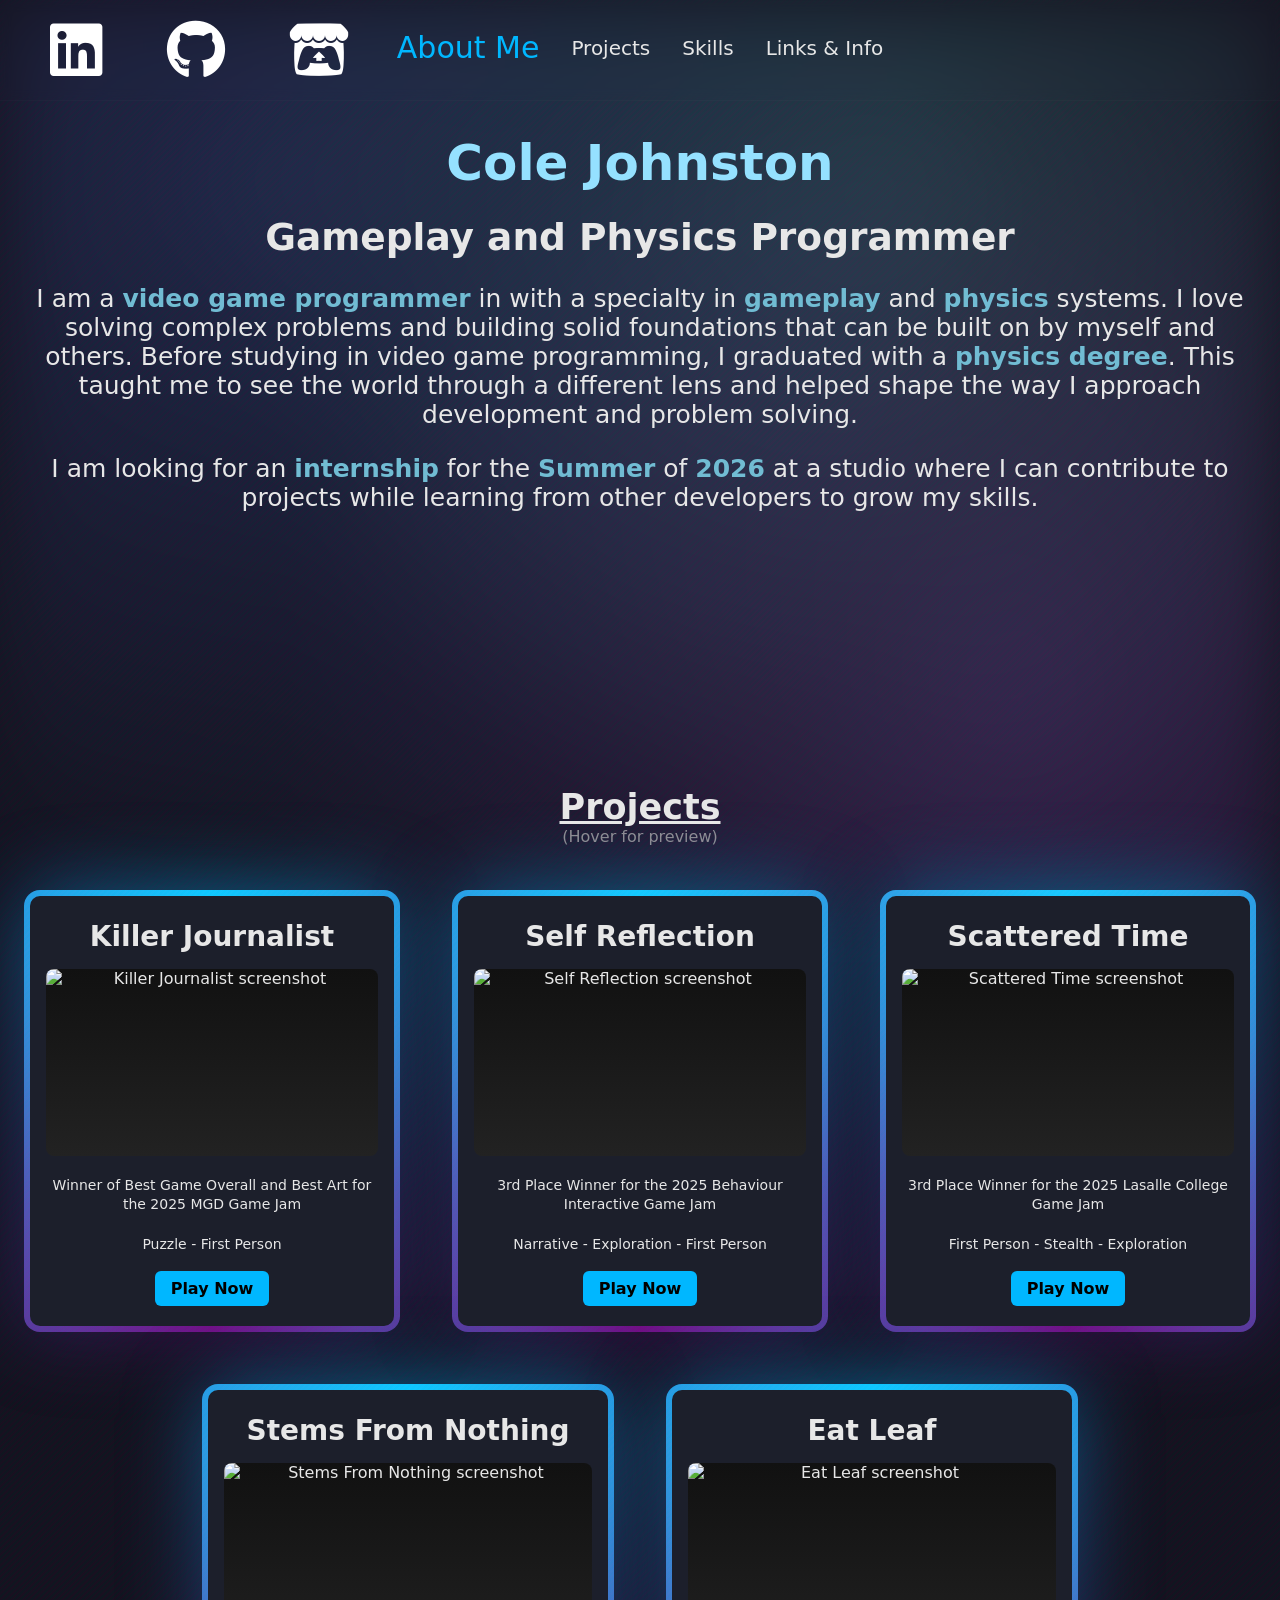
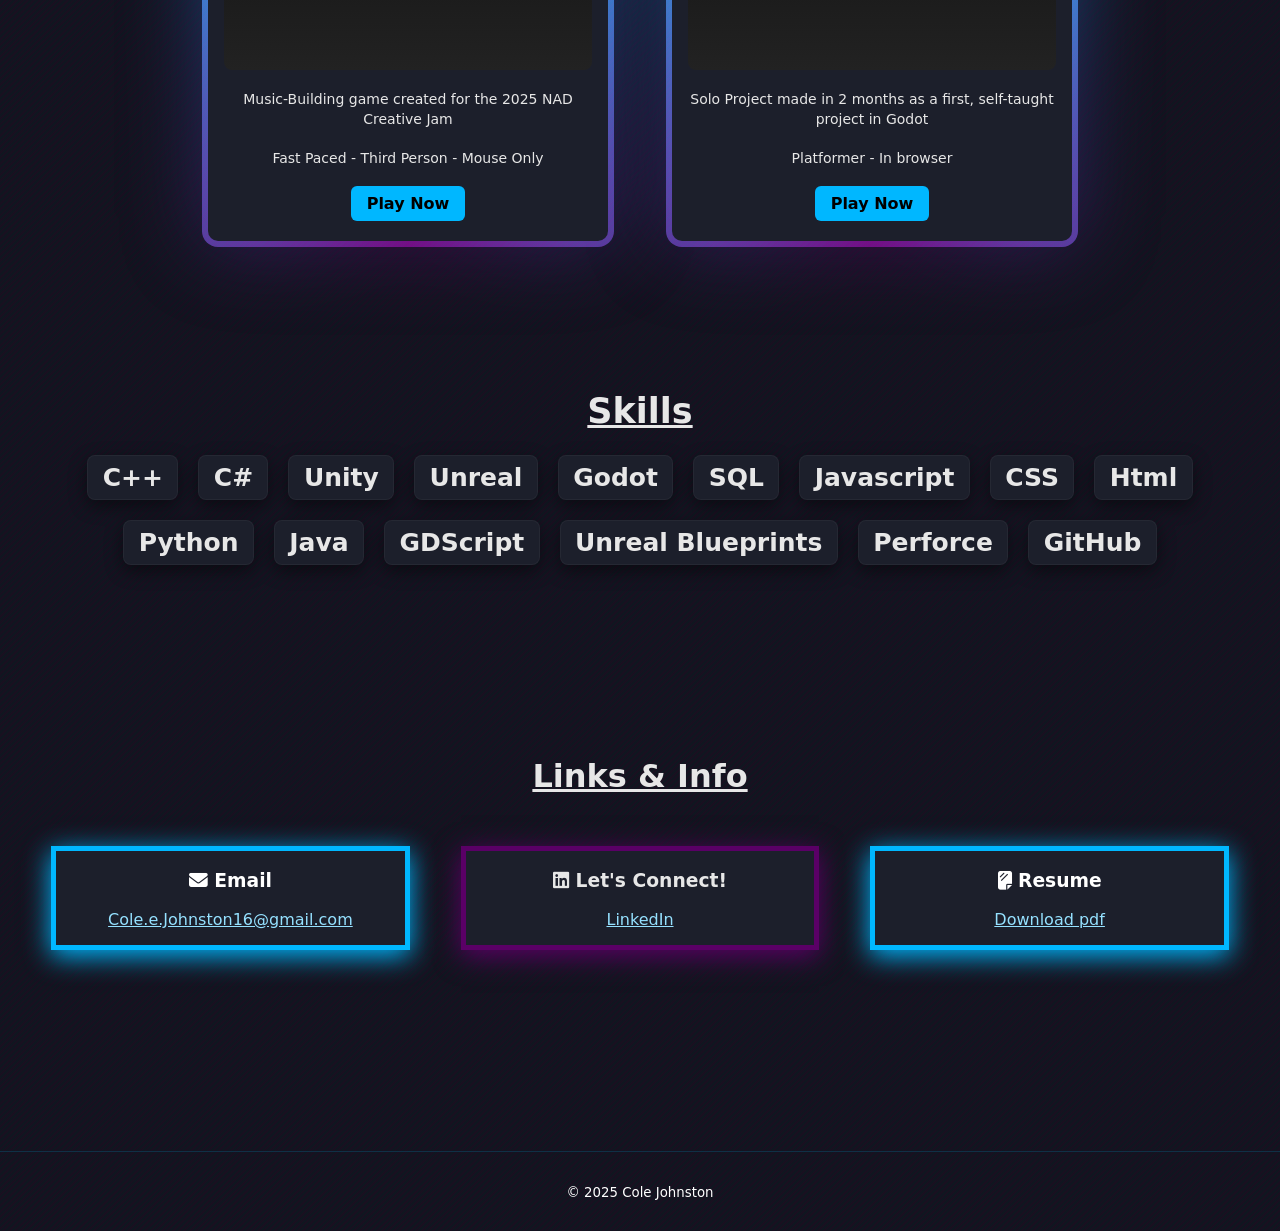
==== index.html @ 7c10d6d5 "organized files and organized/commented code" ====
<!DOCTYPE html>
<html lang="en">
   <head>
      <meta charset="UTF-8" />
      <meta name="viewport" content="width=device-width, initial-scale=1.0" />
      <link rel="stylesheet" href="https://cdnjs.cloudflare.com/ajax/libs/font-awesome/6.5.0/css/all.min.css" />
      <title>Cole Johnston</title>
      <link rel="icon" type="image/png" href="Favicons/IndexFavicon.png" />
      <link rel="stylesheet" href="cssFiles/Style.css" />
      <script src="jsFiles/Script.js"></script>
   </head>
   <body>
      <header class="site-header">
         <nav>
            <div class="topIcons">
               <div class="leftIcons">
                  <a  href="https://www.linkedin.com/in/cole-e-johnston" target="_blank" title="LinkedIn">
                  <i class="fa-brands fa-linkedin my-icons headerIcon"></i>
                  </a>
                  <a  href="https://github.com/ColeJohnston" target="_blank" title="GitHub">
                  <i class="fa-brands fa-github my-icons headerIcon"></i>
                  </a>
                  <a  href="https://oneafter68.itch.io" target="_blank" title="Itch.io">
                  <i class="fa-brands fa-itch-io my-icons headerIcon"></i>
                  </a>
               </div>
               <div class="rightIcon">
                  <a href="javascript:void(0);"  id="topnavIcon" onclick="myFunction()">
                  <i class="fa fa-bars headerIcon"></i>
                  </a>
               </div>
            </div>
            <div class="topnav" id="myTopnav">
               <a href="#intro" id="navSide intro">About Me</a>
               <a href="#projects" id="navSide projects">Projects</a>
               <a href="#skills" id="navSide skills">Skills</a>
               <a href="#contact" id="navSide contact">Links & Info</a>
            </div>
         </nav>
      </header>
      <div class="introWrapper">
      <div class="intro" id="intro">
         <h1 style="font-weight:bolder">Cole Johnston</h1>
         <h2>Gameplay and Physics Programmer</h2>
         <p>
            I am a <strong>video game programmer</strong> in <strong></strong> with a specialty in
            <strong>gameplay</strong> and <strong>physics</strong> systems. I love
            solving complex problems and building solid foundations that can be
            built on by myself and others. Before studying in video game
            programming, I graduated with a <strong>physics degree</strong>. This
            taught me to see the world through a different lens and helped shape the
            way I approach development and problem solving.
         </p>
         <p>
            I am looking for an <strong>internship</strong> for the
            <strong>Summer</strong> of <strong>2026</strong> at a studio where I can
            contribute to projects while learning from other developers to grow my
            skills.
         </p>
      </div>
      </div>
      <h1 id="projects" class="page-title" style="color: #e7e7e7; font-size: 35px;">Projects</h1>
      <p style="text-align: center; margin-top:-30px; margin-bottom: 50px; color: rgba(187, 187, 187, 0.699)">(Hover for preview)</p>
      <div class="projects-grid">
         <div class="topRow">
            <!-- Card 1 -->
            <div class="scale">
               <article class="card">
                  <a class="card-link" href="AddedPages/KillerJournalist.html" aria-label="Killer Journalist on itch.io">
                     <h2>Killer Journalist</h2>
                     <div class="hover" tabindex="0">
                        <img src="https://img.itch.zone/aW1hZ2UvMzk4OTc3Ny8yMzc5NjUwNC5wbmc=/original/G1jljx.png"
                           alt="Killer Journalist screenshot" />
                        <video src="GameTrailers/Killer Journalist - OfficialTrailer VFinal.mp4" preload="metadata" muted loop
                           playsinline></video>
                     </div>
                     <p>
                        Winner of Best Game Overall and Best Art for the 2025 MGD Game
                        Jam
                        <br />
                        <br />
                        Puzzle - First Person
                     </p>
                  <a class="cta" href="https://time-moth.itch.io/killer-journalist" target="_blank">Play Now</a>
                  </a>
               </article>
            </div>
            <!-- Card 2 -->
            <div class="scale">
               <article class="card">
                  <a class="card-link" href="AddedPages/SelfReflection.html" aria-label="Self Reflection on itch.io">
                     <h2>Self Reflection</h2>
                     <div class="hover" tabindex="0">
                        <img src="https://img.itch.zone/aW1nLzIwNzI3MzgxLnBuZw==/original/zTkThk.png"
                           alt="Self Reflection screenshot" />
                        <video src="GameTrailers/SelfReflection.mp4" preload="metadata" muted loop playsinline></video>
                     </div>
                     <p>
                        3rd Place Winner for the 2025 Behaviour Interactive Game Jam
                        <br />
                        <br />
                        Narrative - Exploration - First Person
                     </p>
                  <a class="cta" href="https://oneafter68.itch.io/self-reflection" target="_blank">Play Now</a>
                  </a>
               </article>
            </div>
            <!-- Card 3 -->
            <div class="scale">
               <article class="card">
                  <a class="card-link" href="AddedPages/ScatteredTime.html" aria-label="Scattered Time on itch.io">
                     <h2>Scattered Time</h2>
                     <div class="hover" tabindex="0">
                        <img src="https://img.itch.zone/aW1nLzIwOTgwNjQxLnBuZw==/original/qeatR0.png"
                           alt="Scattered Time screenshot" />
                        <video src="GameTrailers/ScatteredTime.mp4" preload="metadata" muted loop playsinline></video>
                     </div>
                     <p>
                        3rd Place Winner for the 2025 Lasalle College Game Jam
                        <br />
                        <br />
                        First Person - Stealth - Exploration
                     </p>
                  <a class="cta" href="https://oneafter68.itch.io/scattered-time" target="_blank">Play Now</a>
                  </a>
               </article>
            </div>
         </div>
         <div class="bottomRow">
            <!-- Card 4 -->
            <div class="scale">
               <article class="card">
                  <a class="card-link" href="AddedPages/StemsFromNothing.html" aria-label="Stems From Nothing on itch.io">
                     <h2>Stems From Nothing</h2>
                     <div class="hover" tabindex="0">
                        <img src="https://img.itch.zone/aW1nLzIzMjYyOTQ3LnBuZw==/original/2XA1B6.png"
                           alt="Stems From Nothing screenshot" />
                        <video src="GameTrailers/StemsFromNothing.mp4" preload="metadata" muted loop playsinline></video>
                     </div>
                     <p>
                        Music-Building game created for the 2025 NAD Creative Jam
                        <br />
                        <br />
                        Fast Paced - Third Person - Mouse Only
                     </p>
                  <a class="cta" href="https://roxymarcoux.itch.io/stems-from-nothing" target="_blank">Play Now</a>
                  </a>
               </article>
            </div>
            <!-- Card 5 -->
            <div class="scale">
               <article class="card">
                  <a class="card-link" href="AddedPages/EatLeaf.html" aria-label="Eat Leaf on itch.io">
                     <h2>Eat Leaf</h2>
                     <div class="hover" tabindex="0">
                        <img src="https://img.itch.zone/aW1nLzE1NjI3ODE4LnBuZw==/105x83%23/GD901u.png"
                           alt="Eat Leaf screenshot" />
                        <video src="GameTrailers/EatLeafPreview.mp4" preload="metadata" muted loop playsinline></video>
                     </div>
                     <p>
                        Solo Project made in 2 months as a first, self-taught project
                        in Godot
                        <br />
                        <br />
                        Platformer - In browser
                     </p>
                  <a class="cta" href="https://oneafter68.itch.io/eat-leaf" target="_blank">Play Now</a>
                  </a>
               </article>
            </div>
         </div>
      </div>
      </div>
      <h1 id="skills" class="skills" style="
         text-decoration: underline;
         text-align: center;
         font-size: 35px;
         margin-top: 100px;
         ">
         Skills
      </h1>
      <div class="skills-wrapper" aria-label="skills">
         <div class="skills-row">
            <div class="skill-pill">C++</div>
            <div class="skill-pill">C#</div>
            <div class="skill-pill">Unity</div>
            <div class="skill-pill">Unreal</div>
            <div class="skill-pill">Godot</div>
            <div class="skill-pill">SQL</div>
            <div class="skill-pill">Javascript</div>
            <div class="skill-pill">CSS</div>
            <div class="skill-pill">Html</div>
            <div class="skill-pill">Python</div>
            <div class="skill-pill">Java</div>
            <div class="skill-pill">GDScript</div>
            <div class="skill-pill">Unreal Blueprints</div>
            <div class="skill-pill">Perforce</div>
            <div class="skill-pill">GitHub</div>
         </div>
      </div>
      <div id="contact" class="contactBottom" style="padding-bottom: 150px;">
         <h1 style="text-decoration: underline">Links & Info</h1>
         <div class="contact-grid">
            <article class="contactCard project-card reveal scale" style="
               border: 5px solid rgb(0, 183, 255);
               box-shadow: 0 6px 25px rgb(0, 183, 255);
               ">
               <div>
                  <h3 style="color: white">
                     <i class="fa-solid fa-envelope"></i> Email
                  </h3>
                  <p>
                     <a style="color: rgb(149, 225, 255)" href="mailto:Cole.e.Johnston16@gmail.com" target="_blank"
                        title="Email">Cole.e.Johnston16@gmail.com
                     </a>
                  </p>
               </div>
            </article>
            <article class="contactCard project-card reveal scale" style="
               border: 5px solid rgb(90, 0, 102);
               box-shadow: 0 6px 25px rgb(90, 0, 102);
               ">
               <div>
                  <h3>
                     <i class="fa-brands fa-linkedin"></i> Let's Connect!
                  </h3>
                  <p>
                     <a class="link" href="https://www.linkedin.com/in/cole-e-johnston" target="_blank" title="LinkedIn"
                        style="color: rgb(149, 225, 255)">LinkedIn</a>
                  </p>
               </div>
            </article>
            <article class="contactCard project-card reveal scale" style="
               border: 5px solid rgb(0, 183, 255);
               box-shadow: 0 6px 25px rgb(0, 183, 255);
               ">
               <div>
                  <h3 style="color: white">
                     <i class="fa-solid fa-sheet-plastic"></i> Resume
                  </h3>
                  <p>
                     <a style="color: rgb(149, 225, 255)" href="CV/ColeJohnstonCV.pdf" download>Download pdf</a>
                  </p>
               </div>
            </article>
         </div>
      </div>
          <footer class="site-footer">
        <small>© <span id="year"></span> 2025 Cole Johnston</small>
    </footer>
   </body>
</html>

    <script>

// Play/pause the video when hovering or focusing the parent .card
document.querySelectorAll(".card").forEach((card) =>
{
    const video = card.querySelector(".hover video");
    if (!video) return;

    card.addEventListener("pointerenter", () =>
    {
        video.currentTime = 0;
        const p = video.play();
        if (p && p.catch) p.catch(() =>
        {});
    });
    card.addEventListener("pointerleave", () =>
    {
        video.pause();
        video.currentTime = 0;
    });

    // keyboard accessibility: focusing any element inside the card triggers playback
    card.addEventListener("focusin", () =>
    {
        const p = video.play();
        if (p && p.catch) p.catch(() =>
        {});
    });
    card.addEventListener("focusout", () =>
    {
        video.pause();
        video.currentTime = 0;
    });
});

               function getDocumentTop(element) {
           let el = document.getElementById(element);
           let top = 0;
           while (el) {
               top += el.offsetTop;
               el = el.offsetParent;
           }
           return top;
         }
             document.getElementById("navSide intro").style.color = "rgb(0, 183, 255)";
                   document.getElementById("navSide intro").style.fontSize = "30px";
         window.addEventListener("scroll", () => {
           let currentHeight = window.scrollY + (window.innerHeight / 2);
         
           var body = document.body, html = document.documentElement;
         
           var height = Math.max( body.scrollHeight, body.offsetHeight, html.clientHeight, html.scrollHeight, html.offsetHeight );
           console.log((window.innerHeight + window.scrollY)+ " " + height)
           if(currentHeight >= getDocumentTop("contact") || window.innerHeight + window.scrollY + 10 >= height){
             document.getElementById("navSide intro").style.color="#e7e7e7";
             document.getElementById("navSide projects").style.color="#e7e7e7";
             document.getElementById("navSide skills").style.color="#e7e7e7";
             document.getElementById("navSide contact").style.color = "rgb(0, 183, 255)";
         
             document.getElementById("navSide intro").style.fontSize = "20px";
             document.getElementById("navSide projects").style.fontSize = "20px";
             document.getElementById("navSide skills").style.fontSize = "20px";
             document.getElementById("navSide contact").style.fontSize = "30px";
           }
           else if(currentHeight >= getDocumentTop("skills")){
             document.getElementById("navSide intro").style.color="#e7e7e7";
             document.getElementById("navSide projects").style.color="#e7e7e7";
             document.getElementById("navSide skills").style.color="rgb(0, 183, 255)";
             document.getElementById("navSide contact").style.color = "#e7e7e7";
         
             document.getElementById("navSide intro").style.fontSize = "20px";
             document.getElementById("navSide projects").style.fontSize = "20px";
             document.getElementById("navSide skills").style.fontSize = "30px";
             document.getElementById("navSide contact").style.fontSize = "20px";
           }
           else if(currentHeight >= getDocumentTop("projects")){
             document.getElementById("navSide intro").style.color="#e7e7e7";
             document.getElementById("navSide projects").style.color="rgb(0, 183, 255)";
             document.getElementById("navSide skills").style.color="#e7e7e7";
             document.getElementById("navSide contact").style.color = "#e7e7e7";
         
             document.getElementById("navSide intro").style.fontSize = "20px";
             document.getElementById("navSide projects").style.fontSize = "30px";
             document.getElementById("navSide skills").style.fontSize = "20px";
             document.getElementById("navSide contact").style.fontSize = "20px";
           }
           else{
             document.getElementById("navSide intro").style.color="rgb(0, 183, 255)";
             document.getElementById("navSide projects").style.color="#e7e7e7";
             document.getElementById("navSide skills").style.color="#e7e7e7";
             document.getElementById("navSide contact").style.color = "#e7e7e7";
         
             document.getElementById("navSide intro").style.fontSize = "30px";
             document.getElementById("navSide projects").style.fontSize = "20px";
             document.getElementById("navSide skills").style.fontSize = "20px";
             document.getElementById("navSide contact").style.fontSize = "20px";
           }
           
         });
    </script>
---- cssFiles/Style.css ----
@property --angle {
    syntax: "<angle>";
    initial-value: 0deg;
    inherits: false;
}

@keyframes spin {
    from {
        --angle: 0deg;
    }

    to {
        --angle: 360deg;
    }
}

/* variables */
:root {
    --bg: #1b1b1b;
    --card-bg: #1c1f2b;
    --accent1: rgb(0, 183, 255);
    --accent2: rgb(90, 0, 102);
    --muted: #e7e7e7;
    --card-radius: 10px;
}

/* global */
* {
    box-sizing: border-box;
}


html {
    scroll-behavior: smooth;
}




html,
body {
    height: 100%;
    scroll-padding-top: 200px;
}

/* overall stuff and background */
body {
    margin: 0;
    font-family: system-ui, -apple-system, "Segoe UI", Roboto,
        "Helvetica Neue", Arial;
    background:
        repeating-linear-gradient(135deg,
            rgba(90, 150, 255, 0.08) 0px,
            rgba(90, 150, 255, 0.08) 2px,
            rgba(200, 80, 255, 0.08) 2px,
            rgba(200, 80, 255, 0.08) 4px),
        #0a0b0d;
    color: var(--muted);
    -webkit-font-smoothing: antialiased;
    -moz-osx-font-smoothing: grayscale;
}

/* Background coloring*/
body::before {
    content: "";
    position: fixed;
    inset: 0;
    pointer-events: none;
    z-index: -1;
    background:
        radial-gradient(circle at 20% 20%, rgba(75, 120, 255, 0.18), transparent 60%),
        radial-gradient(circle at 80% 80%, rgba(180, 80, 255, 0.18), transparent 60%),
        radial-gradient(circle at 70% 20%, rgba(80, 255, 220, 0.15), transparent 60%);
    mix-blend-mode: screen;
    filter: blur(40px);
}

/* headerdiv */
.site-header {
    border-bottom: 1px solid rgba(255, 255, 255, 0.02);
    background-color: transparent;
    position: fixed;
    backdrop-filter: blur(6px);
    top: 0;
    left: 0;
    width: 100%;
    z-index: 8000;
    overflow: visible;
    --site-header-height: 100px;
    padding-bottom: 100px;
}

/* icons in header */
.topIcons {
    display: flex;
    gap: 5vw;
    justify-content: center;
    position: fixed;
    top: 30px;
    left: 50px;
    z-index: 1200;
    pointer-events: auto;
}

/* left 3 icons */
.leftIcons {
    display: flex;
    gap: clamp(1em, 5vw, 4em);
    size-adjust: none;
    position: fixed;
    top: 20px;
    left: 50px;
    z-index: 1200;
    pointer-events: auto;
}


.my-icons {
    font-size: clamp(24px, 5vw, 50px);
}

/* each top icon */
.headerIcon {
    color: white;
    font-size: 60px;

}

/* sandwich icon div */
.rightIcon {
    position: fixed;
    top: 30px;
    right: 50px;
}

/* sandwich icon */
.fa {
    display: none;
    position: fixed;
    top: 20px;
    right: 50px;
}

/* buttons for navigating page at top */
.topnav {
    position: fixed;
    z-index: 2000;
    overflow: hidden;
    right: 100px;
    display: flex;
    align-items: center;
    justify-content: center;
    padding: 1rem 0;
    z-index: 1000;
    top: 0;
    left: 0;
    right: 0;
    box-sizing: border-box;

}

/* links for buttons for navigating page at top */
.topnav a {
    display: block;
    color: #e7e7e7;
    text-align: center;
    padding: 14px 16px;
    text-decoration: none;
    font-size: 17px;
}

/* icons for buttons for navigating page at top */
.topnav.icon {
    color: #e7e7e7;
    font-size: 50px;
    display: none;
}

/* div for wrapping intro */
.introWrapper {
    display: flex;
    justify-content: center;
}

/* intro name and paragraph */
.intro {
    text-align: center;
    transform: translateY(100px);
    margin-right: 30px;
    margin-left: 30px;
    margin-bottom: 250px;
    font-size: 25px;
}

/* intro name */
.intro h1 {
    color: rgb(149, 225, 255);
}

/* intro job title */
.intro h2 {
    margin: -10px 0 20px 0;
}

/* make strong words blue */
.intro p strong {
    color: #71bcd3;
}

/* projects intro */
h1.page-title {
    text-align: center;
    text-decoration: underline;
    font-size: clamp(28px, 4.5vw, 50px);
    margin: 100px 0 30px;
}

/* projects */
.projects-grid {
    justify-content: center;
    justify-items: center;
    margin: 30px;
}

/* top row of 3 projects */
.topRow {
    display: flex;
    gap: 5vw;
    grid-template-columns: repeat(3, minmax(100px, 1fr));
    justify-content: center;
    justify-items: center;
    align-items: stretch;
}

/* size of each project card */
.scale {
    transition: 0.6s ease;
}

/* size of each project when hovered */
.scale:hover {
    transform: translateY(-6px) scale(1.02);
    box-shadow: 0 10px 30px rgba(0, 0, 0, 0.5);
}

/* each project card */
.card {
    display: flex;
    flex-direction: column;
    align-items: stretch;
    width: 100%;
    max-width: 400px;
    background: var(--card-bg);
    height: 100%;
    min-height: 0;
    border-radius: var(--card-radius);
    padding: 1rem;
    position: relative;
    text-align: center;
    transition: transform 0.2s ease,
        box-shadow 0.2s ease;
    overflow: visible;
    cursor: pointer;
}

/* the link for each card */
.card a.card-link {
    color: inherit;
    text-decoration: none;
    display: flex;
    flex-direction: column;
    gap: 0.5rem;
    align-items: stretch;
}


/* card text */
.card p {
    font-size: clamp(12px, 1.8vw, 14px);
    line-height: 1.4;
    height: auto;
    margin: 12px 0;
    margin-bottom: 4em;
    color: var(--muted);
    white-space: normal;
    word-break: break-word;
    flex: 0 0 auto;
}


/* card titles */
.card h2 {
    margin: 8px 0;
    font-size: clamp(18px, 2.4vw, 28px);
}

/* card animation effect */
.card::before,
.card::after {
    content: "";
    position: absolute;
    inset: -6px;
    border-radius: calc(var(--card-radius) + 6px);
    z-index: -1;
    background-image: conic-gradient(from var(--angle),
            var(--accent1),
            var(--accent2),
            var(--accent1));
    padding: 3px;
    transform: translateZ(0);
    animation: spin 2s linear infinite;
}

/* card animation effect */
.card::before {
    filter: blur(40px);
    opacity: 0.5;
}

/* card animation effect */
.card::after {
    mix-blend-mode: screen;
}

/* image invis when hovered */
.card:hover .hover img,
.card:focus-within .hover img {
    opacity: 0;
}

/* video appears when hovered */
.card:hover .hover video,
.card:focus-within .hover video {
    opacity: 1;
}

/* card transform when hovered */
.hover {
    position: relative;
    width: 100%;
    aspect-ratio: 16 / 9;
    border-radius: calc(var(--card-radius) - 2px);
    overflow: hidden;
    display: block;
    background: linear-gradient(180deg, #111, #222);
}

/* image and videos transform when hovered */
.hover img,
.hover video {
    position: absolute;
    inset: 0;
    width: 100%;
    height: 100%;
    object-fit: cover;
    display: block;
}

/* image hovered goes to 0 opacity */
.hover img {
    transition: opacity 0.45s ease;
}

/* hovered video goes to 1 opacity */
.hover video {
    opacity: 0;
    transition: opacity 0.45s ease;
    pointer-events: none;
}

/* the play now button */
.cta {
    display: inline-block;
    background: var(--accent1);
    color: #000;
    padding: 0.5rem 1rem;
    border-radius: 6px;
    text-decoration: none;
    font-weight: 600;
    margin-top: 12px;
    align-self: center;
    position: absolute;
    bottom: 20px;
}

/* clicking play now button */
.cta:active {
    transform: translateY(1px);
}

/* bottom row of 2 projects */
.bottomRow {
    margin-top: 5vw;
    display: flex;
    gap: 5vw;
    grid-template-columns: repeat(2, minmax(100px, 1fr));
    justify-content: center;
    justify-items: center;
    align-items: stretch;
    margin-bottom: 150px;
}

/* div wrapper for all skills */
.skills-wrapper {
    width: 100%;
    max-width: 1200px;
    margin: 24px auto;
    margin-bottom: clamp(100px, 15vw, 300px);
    padding: 0 16px;
    box-sizing: border-box;
}

/* all skills */
.skills-row {
    display: flex;
    gap: 20px;
    flex-wrap: wrap;
    justify-content: center;
    align-items: center;
}

/* each skill pill */
.skill-pill {
    display: inline-block;
    white-space: nowrap;
    padding: 0.45rem 0.9rem;
    border-radius: 8px;
    background: var(--card-bg);
    color: var(--muted);
    border: 1px solid rgba(255, 255, 255, 0.04);
    font-weight: 600;
    font-size: clamp(25px, 1.2vw, 30px);
    box-shadow: 0 6px 18px rgba(0, 0, 0, 0.45);
    cursor: default;
}

/* bottom of page div (contact section) */
.contactBottom {
    justify-content: center;
    text-align: center;
}

/* each link should be the same regardless of visited or not */
.contactBottom a,
.contactBottom a:link,
.contactBottom a:visited {
    cursor: pointer;
}

/* grid for contact cards */
.contact-grid {
    display: flex;
    justify-content: center;
    gap: 4vw;
    margin: 4vw;
}

/* each individual contact card */
.contactCard {
    width: 100%;
    cursor: default;
    background: var(--card-bg);
}

/* footer for the page */
.site-footer {
    color: white;
    text-align: center;
    width: 100%;
    border-top: solid rgba(0, 183, 255, 0.171) 1px;
    padding: 30px;
}





@media (min-width: 1400px) {

    .projects,
    .intro h1,
    .intro h2,
    .intro p,
    .contact {
        max-width: 1400px;
    }
}

@media screen and (max-width: 1200px) {
    .fa {
        display: initial;
    }

    .topnav a {
        display: none;
    }

    .topnav.icon {
        float: right;
        display: block;
    }

    .leftIcons {
        display: default;
    }

    .topIcons {
        display: flex;
    }

    .topnav.responsive {
        position: fixed;
        top: calc(var(--site-header-height, 1000px));
        left: 0;
        width: 100%;
        display: block;
        z-index: 999;
        background: rgba(10, 10, 12, 0.95);
        box-sizing: border-box;
        padding: 8px 12px;
    }

    .topnav.responsive a {
        float: none;
        display: block;
        text-align: left;
    }
}

@media (max-width: 900px) {
    .contact-grid {
        flex-direction: column;
    }
}

@media (max-width: 720px) {

    .topRow,
    .bottomRow {
        flex-direction: column;
        justify-content: center;
    }
}

@media (max-width: 480px) {
    .skills-wrapper {
        padding: 0 10px;
    }

    .projects {
        padding: 12px 10px;
    }

    .card {
        padding: 0.75rem;
    }

    .card p {
        font-size: 13px;
        max-height: 5.3em;
    }
}


@media screen and (max-width: 380px) {
    .headerIcon {
        font-size: 15vw;
    }

    .fa {
        position: static;
    }

    .rightIcon {
        display: initial;
        position: static;
        color: red;
    }

    .leftIcons {
        display: flex;
        gap: 5vw;
        position: static;
    }
}
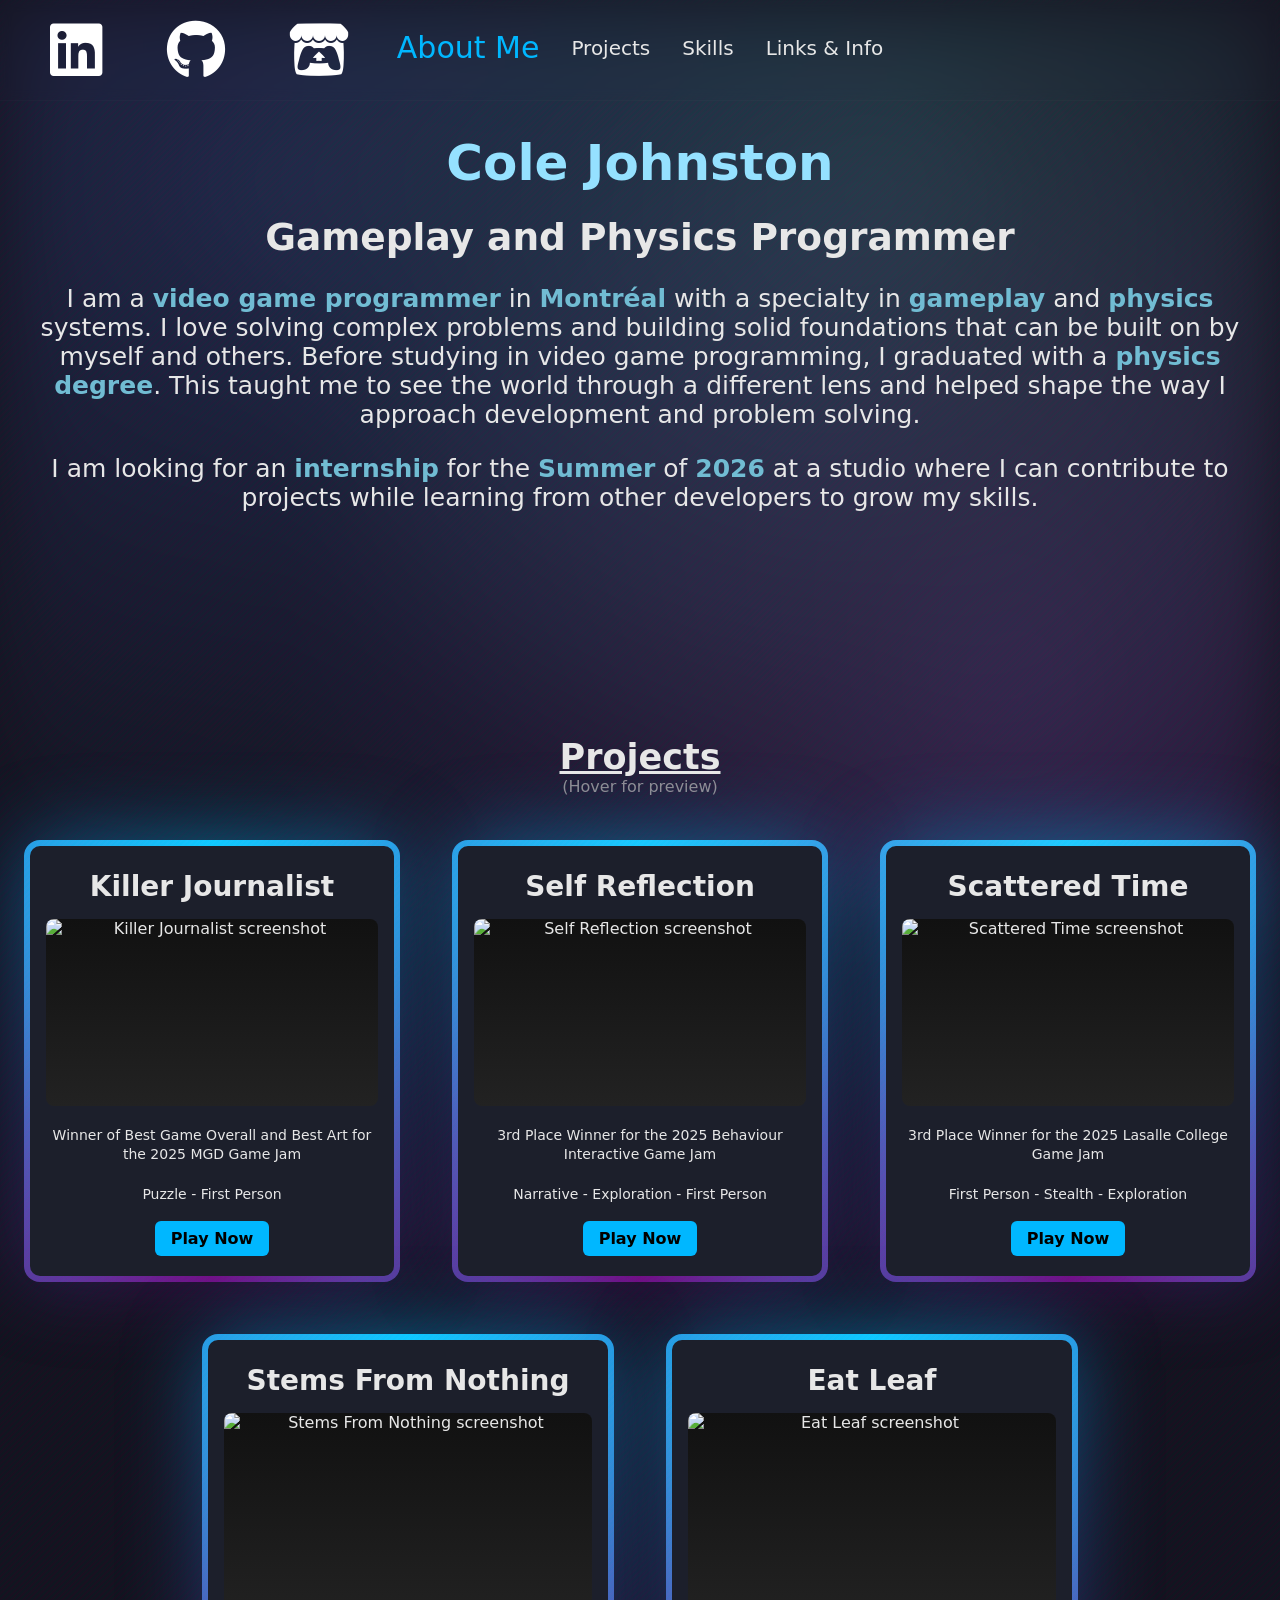
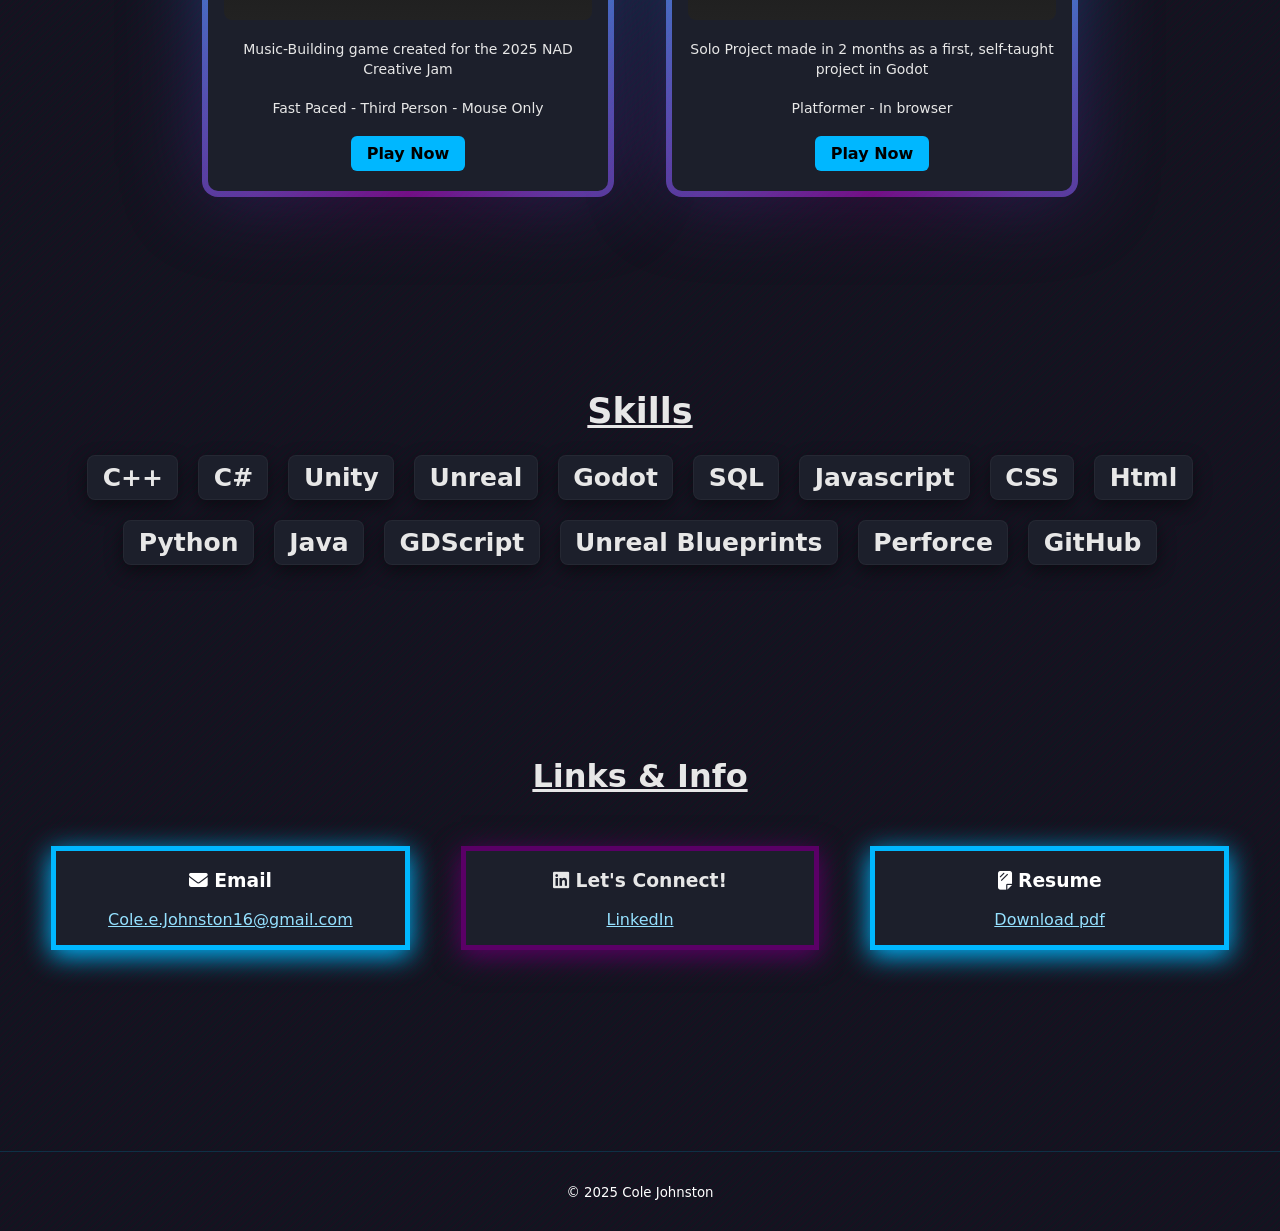
==== commit 41cdaced: "fix typo and update cv" ====
--- a/index.html
+++ b/index.html
@@ -43,7 +43,7 @@
          <h1 style="font-weight:bolder">Cole Johnston</h1>
          <h2>Gameplay and Physics Programmer</h2>
          <p>
-            I am a <strong>video game programmer</strong> in <strong></strong> with a specialty in
+            I am a <strong>video game programmer</strong> in <strong>Montréal</strong> with a specialty in
             <strong>gameplay</strong> and <strong>physics</strong> systems. I love
             solving complex problems and building solid foundations that can be
             built on by myself and others. Before studying in video game
--- a/cssFiles/Style.css
+++ b/cssFiles/Style.css
@@ -212,7 +212,7 @@
     text-align: center;
     text-decoration: underline;
     font-size: clamp(28px, 4.5vw, 50px);
-    margin: 100px 0 30px;
+    margin: 50px 0 30px;
 }
 
 /* projects */
@@ -397,7 +397,7 @@
     justify-content: center;
     justify-items: center;
     align-items: stretch;
-    margin-bottom: 150px;
+    margin-bottom: 200px;
 }
 
 /* div wrapper for all skills */
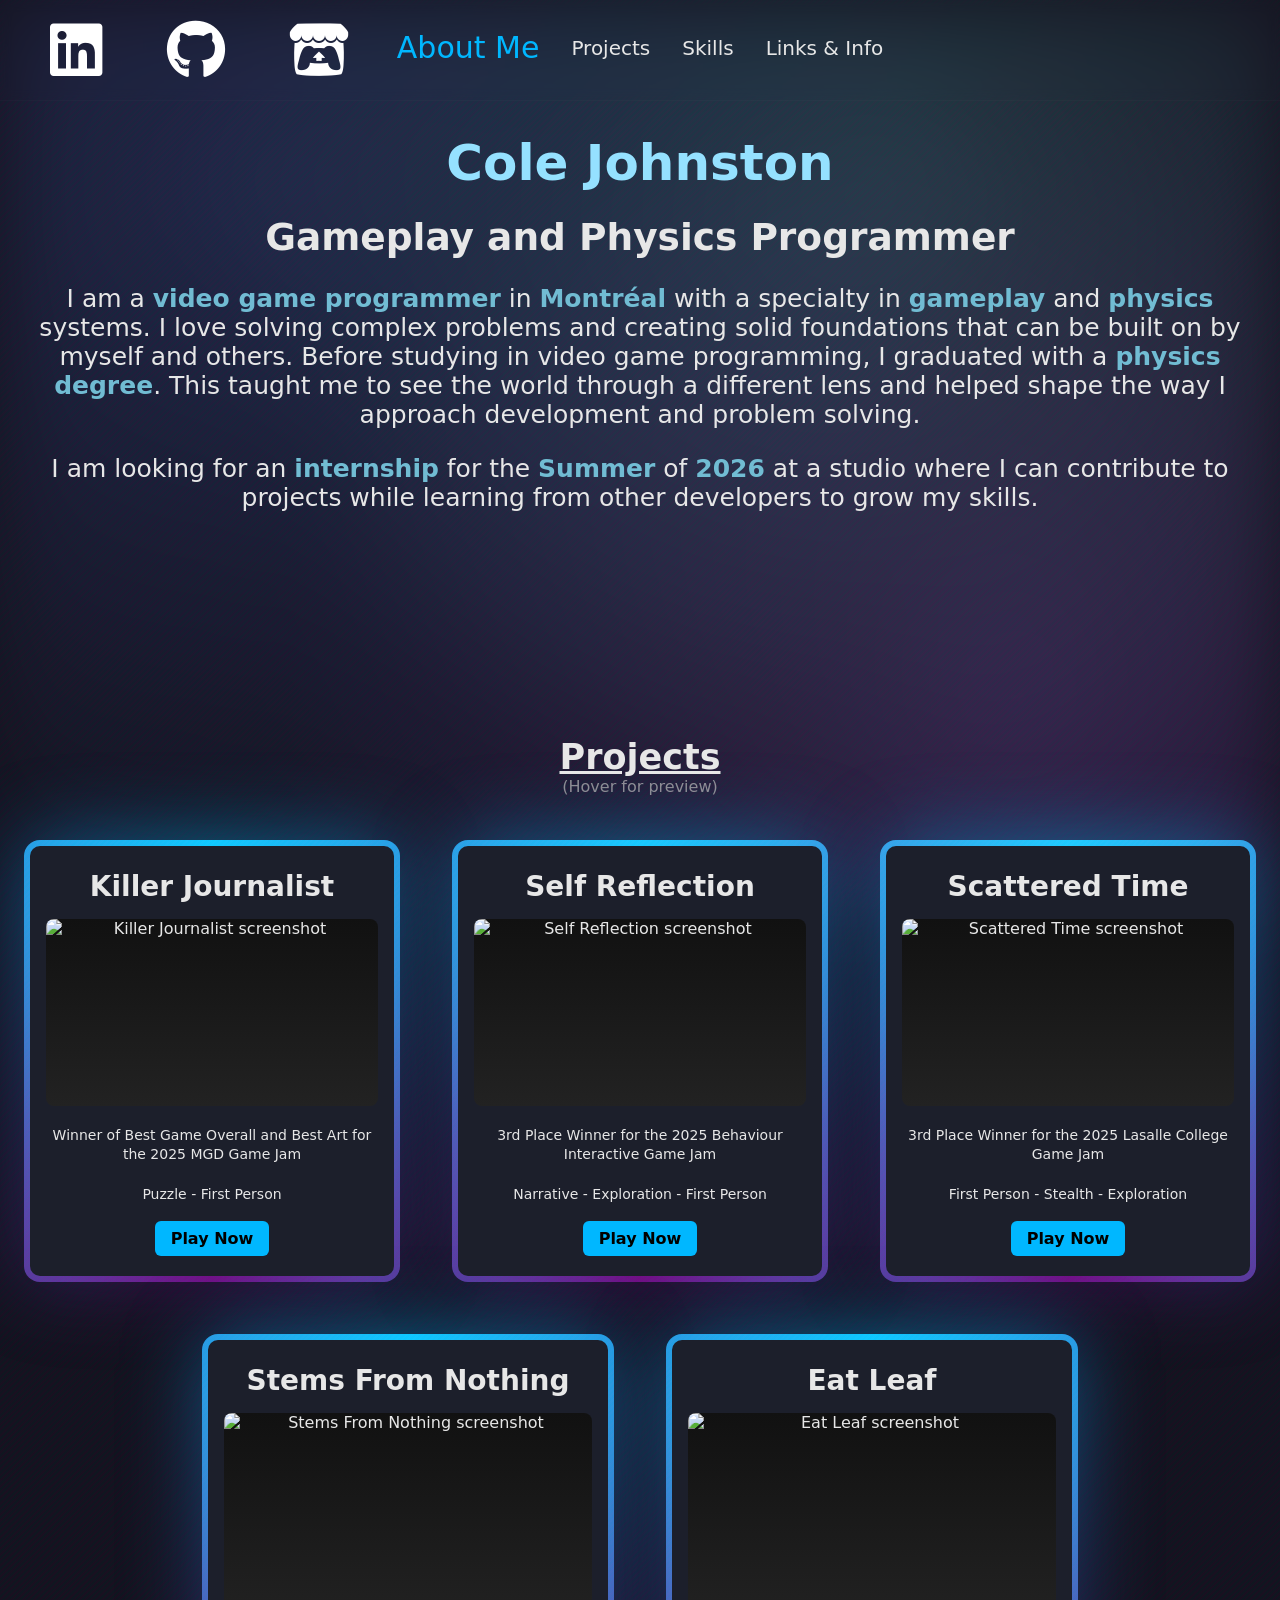
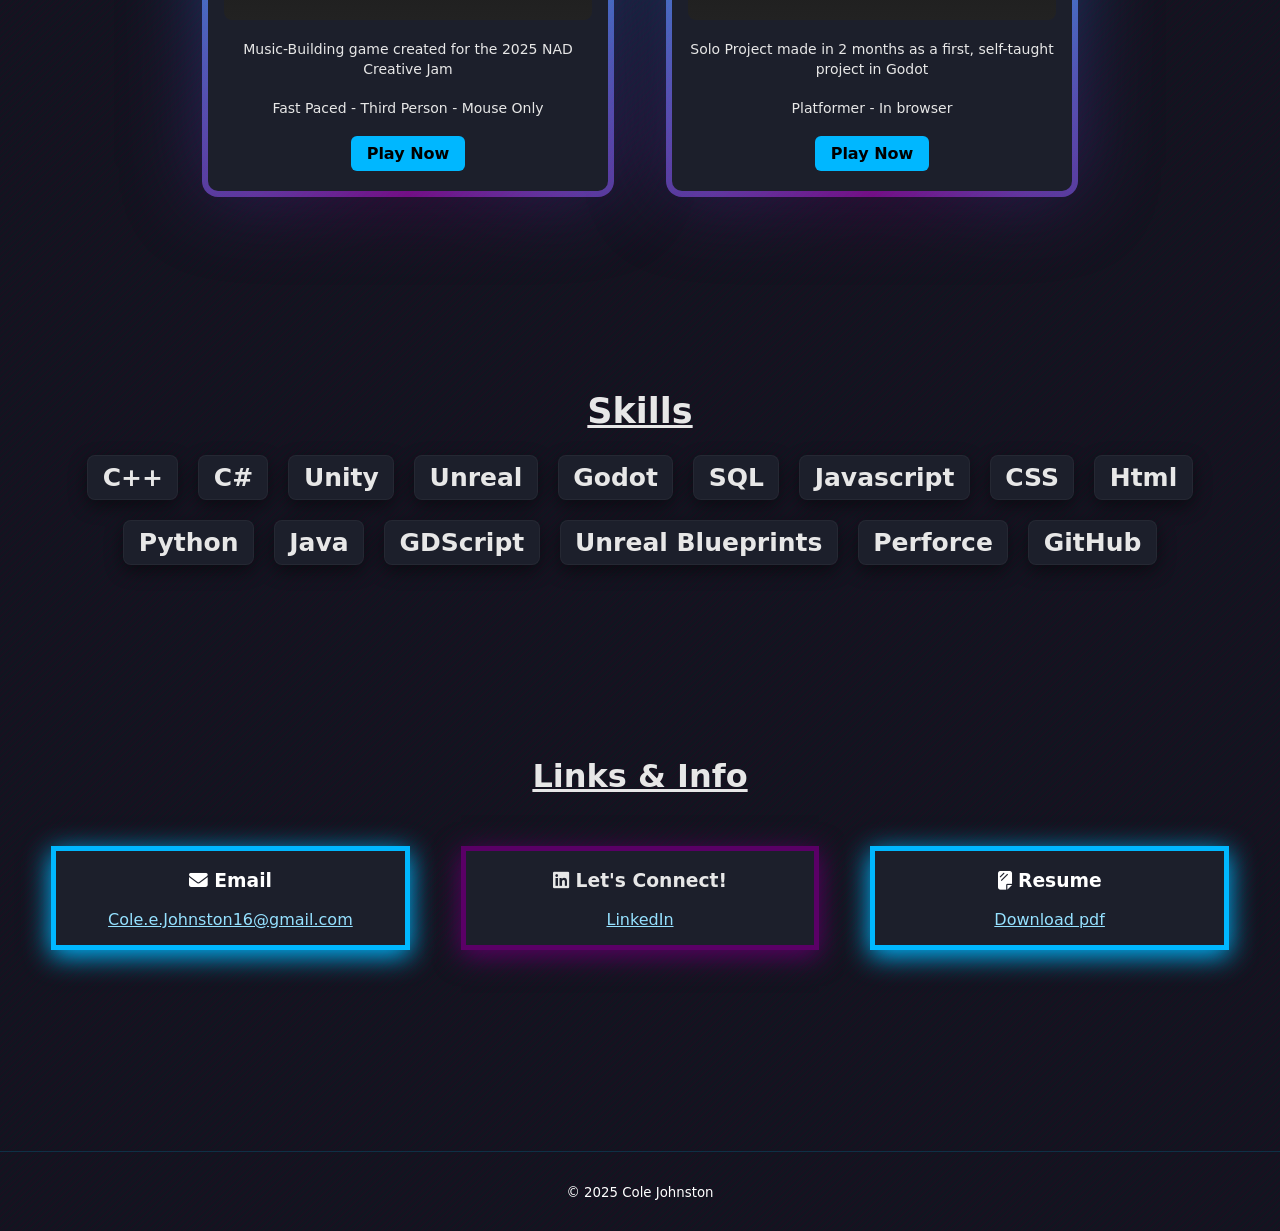
==== commit 1efbfbc1: "update cv and change repetitive words" ====
--- a/index.html
+++ b/index.html
@@ -45,7 +45,7 @@
          <p>
             I am a <strong>video game programmer</strong> in <strong>Montréal</strong> with a specialty in
             <strong>gameplay</strong> and <strong>physics</strong> systems. I love
-            solving complex problems and building solid foundations that can be
+            solving complex problems and creating solid foundations that can be
             built on by myself and others. Before studying in video game
             programming, I graduated with a <strong>physics degree</strong>. This
             taught me to see the world through a different lens and helped shape the
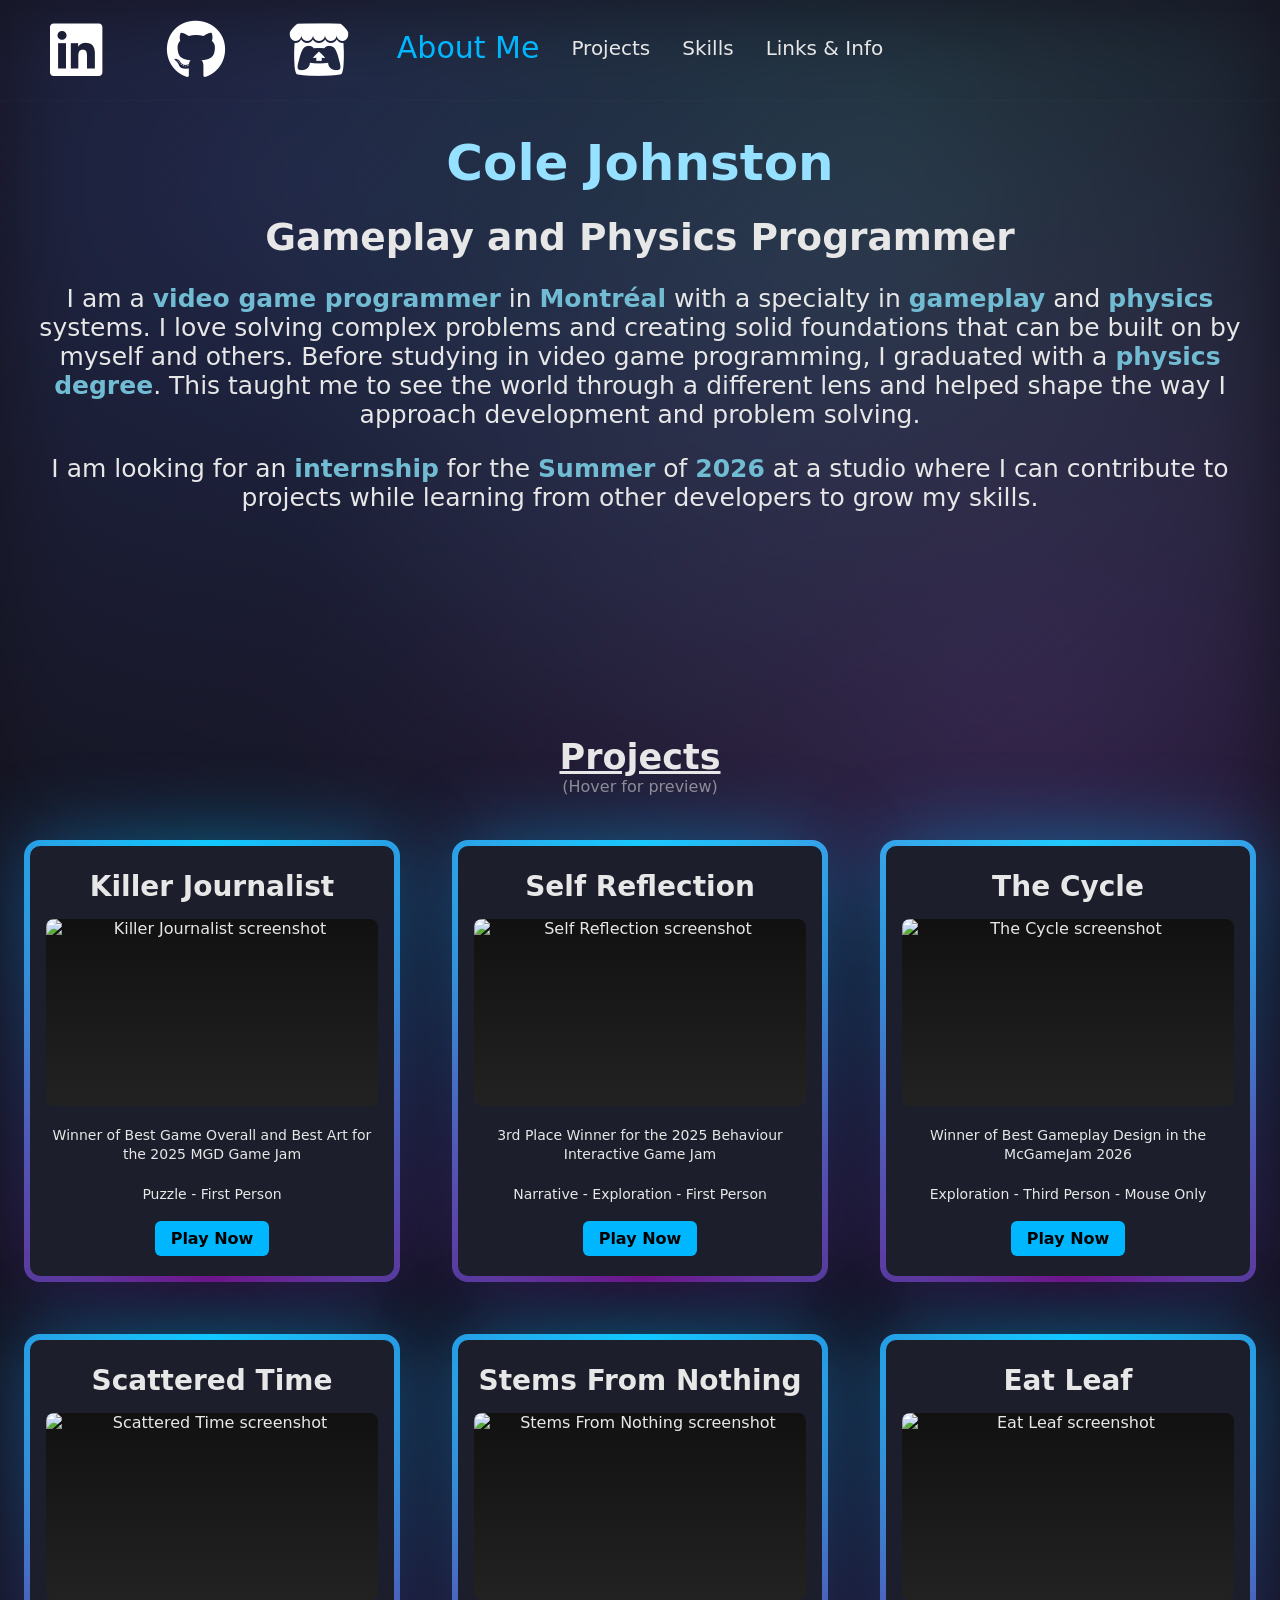
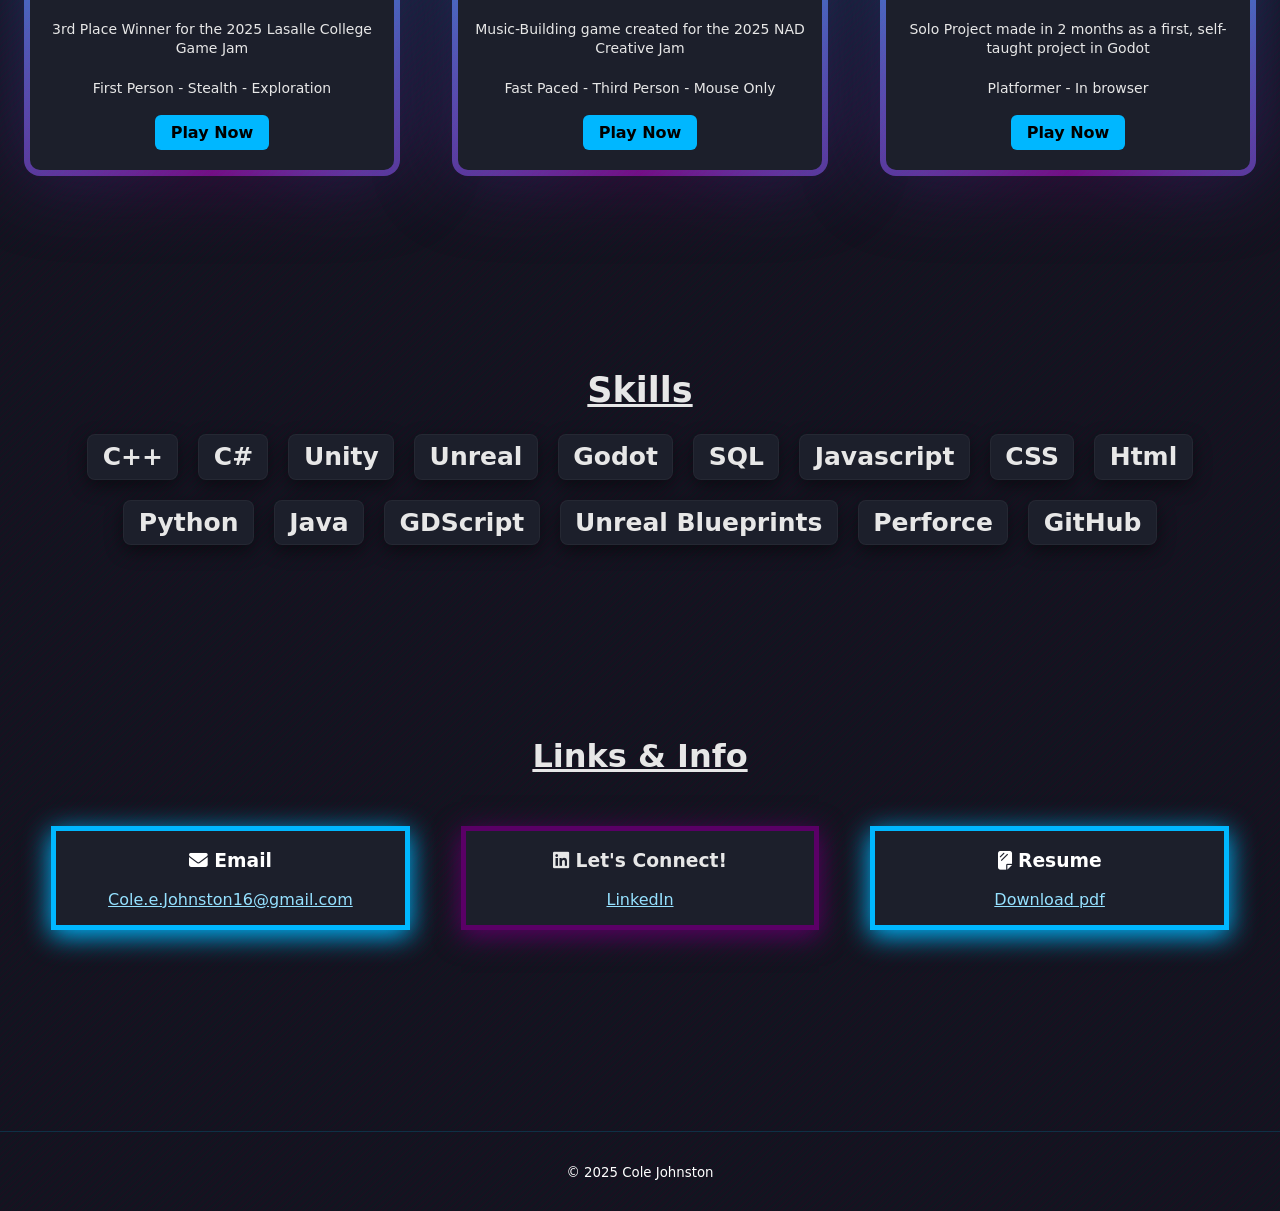
==== commit e66e1ed8: "add The cycle" ====
--- a/index.html
+++ b/index.html
@@ -1,44 +1,46 @@
 <!DOCTYPE html>
 <html lang="en">
-   <head>
-      <meta charset="UTF-8" />
-      <meta name="viewport" content="width=device-width, initial-scale=1.0" />
-      <link rel="stylesheet" href="https://cdnjs.cloudflare.com/ajax/libs/font-awesome/6.5.0/css/all.min.css" />
-      <title>Cole Johnston</title>
-      <link rel="icon" type="image/png" href="Favicons/IndexFavicon.png" />
-      <link rel="stylesheet" href="cssFiles/Style.css" />
-      <script src="jsFiles/Script.js"></script>
-   </head>
-   <body>
-      <header class="site-header">
-         <nav>
-            <div class="topIcons">
-               <div class="leftIcons">
-                  <a  href="https://www.linkedin.com/in/cole-e-johnston" target="_blank" title="LinkedIn">
+
+<head>
+   <meta charset="UTF-8" />
+   <meta name="viewport" content="width=device-width, initial-scale=1.0" />
+   <link rel="stylesheet" href="https://cdnjs.cloudflare.com/ajax/libs/font-awesome/6.5.0/css/all.min.css" />
+   <title>Cole Johnston</title>
+   <link rel="icon" type="image/png" href="Favicons/IndexFavicon.png" />
+   <link rel="stylesheet" href="cssFiles/Style.css" />
+   <script src="jsFiles/Script.js"></script>
+</head>
+
+<body>
+   <header class="site-header">
+      <nav>
+         <div class="topIcons">
+            <div class="leftIcons">
+               <a href="https://www.linkedin.com/in/cole-e-johnston" target="_blank" title="LinkedIn">
                   <i class="fa-brands fa-linkedin my-icons headerIcon"></i>
-                  </a>
-                  <a  href="https://github.com/ColeJohnston" target="_blank" title="GitHub">
+               </a>
+               <a href="https://github.com/ColeJohnston" target="_blank" title="GitHub">
                   <i class="fa-brands fa-github my-icons headerIcon"></i>
-                  </a>
-                  <a  href="https://oneafter68.itch.io" target="_blank" title="Itch.io">
+               </a>
+               <a href="https://oneafter68.itch.io" target="_blank" title="Itch.io">
                   <i class="fa-brands fa-itch-io my-icons headerIcon"></i>
-                  </a>
-               </div>
-               <div class="rightIcon">
-                  <a href="javascript:void(0);"  id="topnavIcon" onclick="myFunction()">
+               </a>
+            </div>
+            <div class="rightIcon">
+               <a href="javascript:void(0);" id="topnavIcon" onclick="myFunction()">
                   <i class="fa fa-bars headerIcon"></i>
-                  </a>
-               </div>
-            </div>
-            <div class="topnav" id="myTopnav">
-               <a href="#intro" id="navSide intro">About Me</a>
-               <a href="#projects" id="navSide projects">Projects</a>
-               <a href="#skills" id="navSide skills">Skills</a>
-               <a href="#contact" id="navSide contact">Links & Info</a>
-            </div>
-         </nav>
-      </header>
-      <div class="introWrapper">
+               </a>
+            </div>
+         </div>
+         <div class="topnav" id="myTopnav">
+            <a href="#intro" id="navSide intro">About Me</a>
+            <a href="#projects" id="navSide projects">Projects</a>
+            <a href="#skills" id="navSide skills">Skills</a>
+            <a href="#contact" id="navSide contact">Links & Info</a>
+         </div>
+      </nav>
+   </header>
+   <div class="introWrapper">
       <div class="intro" id="intro">
          <h1 style="font-weight:bolder">Cole Johnston</h1>
          <h2>Gameplay and Physics Programmer</h2>
@@ -58,296 +60,311 @@
             skills.
          </p>
       </div>
-      </div>
-      <h1 id="projects" class="page-title" style="color: #e7e7e7; font-size: 35px;">Projects</h1>
-      <p style="text-align: center; margin-top:-30px; margin-bottom: 50px; color: rgba(187, 187, 187, 0.699)">(Hover for preview)</p>
-      <div class="projects-grid">
-         <div class="topRow">
-            <!-- Card 1 -->
-            <div class="scale">
-               <article class="card">
-                  <a class="card-link" href="AddedPages/KillerJournalist.html" aria-label="Killer Journalist on itch.io">
-                     <h2>Killer Journalist</h2>
-                     <div class="hover" tabindex="0">
-                        <img src="https://img.itch.zone/aW1hZ2UvMzk4OTc3Ny8yMzc5NjUwNC5wbmc=/original/G1jljx.png"
-                           alt="Killer Journalist screenshot" />
-                        <video src="GameTrailers/Killer Journalist - OfficialTrailer VFinal.mp4" preload="metadata" muted loop
-                           playsinline></video>
-                     </div>
-                     <p>
-                        Winner of Best Game Overall and Best Art for the 2025 MGD Game
-                        Jam
-                        <br />
-                        <br />
-                        Puzzle - First Person
-                     </p>
+   </div>
+   <h1 id="projects" class="page-title" style="color: #e7e7e7; font-size: 35px;">Projects</h1>
+   <p style="text-align: center; margin-top:-30px; margin-bottom: 50px; color: rgba(187, 187, 187, 0.699)">(Hover for
+      preview)</p>
+   <div class="projects-grid">
+      <div class="topRow">
+         <!-- Card 1 -->
+         <div class="scale">
+            <article class="card">
+               <a class="card-link" href="AddedPages/KillerJournalist.html" aria-label="Killer Journalist on itch.io">
+                  <h2>Killer Journalist</h2>
+                  <div class="hover" tabindex="0">
+                     <img src="https://img.itch.zone/aW1hZ2UvMzk4OTc3Ny8yMzc5NjUwNC5wbmc=/original/G1jljx.png"
+                        alt="Killer Journalist screenshot" />
+                     <video src="GameTrailers/Killer Journalist - OfficialTrailer VFinal.mp4" preload="metadata" muted
+                        loop playsinline></video>
+                  </div>
+                  <p>
+                     Winner of Best Game Overall and Best Art for the 2025 MGD Game
+                     Jam
+                     <br />
+                     <br />
+                     Puzzle - First Person
+                  </p>
                   <a class="cta" href="https://time-moth.itch.io/killer-journalist" target="_blank">Play Now</a>
-                  </a>
-               </article>
-            </div>
-            <!-- Card 2 -->
-            <div class="scale">
-               <article class="card">
-                  <a class="card-link" href="AddedPages/SelfReflection.html" aria-label="Self Reflection on itch.io">
-                     <h2>Self Reflection</h2>
-                     <div class="hover" tabindex="0">
-                        <img src="https://img.itch.zone/aW1nLzIwNzI3MzgxLnBuZw==/original/zTkThk.png"
-                           alt="Self Reflection screenshot" />
-                        <video src="GameTrailers/SelfReflection.mp4" preload="metadata" muted loop playsinline></video>
-                     </div>
-                     <p>
-                        3rd Place Winner for the 2025 Behaviour Interactive Game Jam
-                        <br />
-                        <br />
-                        Narrative - Exploration - First Person
-                     </p>
+               </a>
+            </article>
+         </div>
+         <!-- Card 2 -->
+         <div class="scale">
+            <article class="card">
+               <a class="card-link" href="AddedPages/SelfReflection.html" aria-label="Self Reflection on itch.io">
+                  <h2>Self Reflection</h2>
+                  <div class="hover" tabindex="0">
+                     <img src="https://img.itch.zone/aW1nLzIwNzI3MzgxLnBuZw==/original/zTkThk.png"
+                        alt="Self Reflection screenshot" />
+                     <video src="GameTrailers/SelfReflection.mp4" preload="metadata" muted loop playsinline></video>
+                  </div>
+                  <p>
+                     3rd Place Winner for the 2025 Behaviour Interactive Game Jam
+                     <br />
+                     <br />
+                     Narrative - Exploration - First Person
+                  </p>
                   <a class="cta" href="https://oneafter68.itch.io/self-reflection" target="_blank">Play Now</a>
-                  </a>
-               </article>
-            </div>
-            <!-- Card 3 -->
-            <div class="scale">
-               <article class="card">
-                  <a class="card-link" href="AddedPages/ScatteredTime.html" aria-label="Scattered Time on itch.io">
-                     <h2>Scattered Time</h2>
-                     <div class="hover" tabindex="0">
-                        <img src="https://img.itch.zone/aW1nLzIwOTgwNjQxLnBuZw==/original/qeatR0.png"
-                           alt="Scattered Time screenshot" />
-                        <video src="GameTrailers/ScatteredTime.mp4" preload="metadata" muted loop playsinline></video>
-                     </div>
-                     <p>
-                        3rd Place Winner for the 2025 Lasalle College Game Jam
-                        <br />
-                        <br />
-                        First Person - Stealth - Exploration
-                     </p>
+               </a>
+            </article>
+         </div>
+         <!-- Card 3 -->
+         <div class="scale">
+            <article class="card">
+               <a class="card-link" href="AddedPages/TheCycle.html" aria-label="The Cycle on itch.io">
+                  <h2>The Cycle</h2>
+                  <div class="hover" tabindex="0">
+                     <img src="https://img.itch.zone/aW1nLzI1MzMzMTk4LnBuZw==/315x250%23c/FTV3uZ.png"
+                        alt="The Cycle screenshot" style="object-position: center 30%;"/>
+                     <video src="GameTrailers/ScatteredTime.mp4" preload="metadata" muted loop playsinline></video>
+                  </div>
+                  <p>
+                     Winner of Best Gameplay Design in the McGameJam 2026
+                     <br />
+                     <br />
+                     Exploration - Third Person - Mouse Only
+                  </p>
                   <a class="cta" href="https://oneafter68.itch.io/scattered-time" target="_blank">Play Now</a>
-                  </a>
-               </article>
-            </div>
-         </div>
-         <div class="bottomRow">
-            <!-- Card 4 -->
-            <div class="scale">
-               <article class="card">
-                  <a class="card-link" href="AddedPages/StemsFromNothing.html" aria-label="Stems From Nothing on itch.io">
-                     <h2>Stems From Nothing</h2>
-                     <div class="hover" tabindex="0">
-                        <img src="https://img.itch.zone/aW1nLzIzMjYyOTQ3LnBuZw==/original/2XA1B6.png"
-                           alt="Stems From Nothing screenshot" />
-                        <video src="GameTrailers/StemsFromNothing.mp4" preload="metadata" muted loop playsinline></video>
-                     </div>
-                     <p>
-                        Music-Building game created for the 2025 NAD Creative Jam
-                        <br />
-                        <br />
-                        Fast Paced - Third Person - Mouse Only
-                     </p>
+               </a>
+            </article>
+         </div>
+      </div>
+      <div class="bottomRow">
+         <!-- Card 4 -->
+         <div class="scale">
+            <article class="card">
+               <a class="card-link" href="AddedPages/ScatteredTime.html" aria-label="Scattered Time on itch.io">
+                  <h2>Scattered Time</h2>
+                  <div class="hover" tabindex="0">
+                     <img src="https://img.itch.zone/aW1nLzIwOTgwNjQxLnBuZw==/original/qeatR0.png"
+                        alt="Scattered Time screenshot" />
+                     <video src="GameTrailers/ScatteredTime.mp4" preload="metadata" muted loop playsinline></video>
+                  </div>
+                  <p>
+                     3rd Place Winner for the 2025 Lasalle College Game Jam
+                     <br />
+                     <br />
+                     First Person - Stealth - Exploration
+                  </p>
+                  <a class="cta" href="https://oneafter68.itch.io/scattered-time" target="_blank">Play Now</a>
+               </a>
+            </article>
+         </div>
+         <!-- Card 5 -->
+         <div class="scale">
+            <article class="card">
+               <a class="card-link" href="AddedPages/StemsFromNothing.html" aria-label="Stems From Nothing on itch.io">
+                  <h2>Stems From Nothing</h2>
+                  <div class="hover" tabindex="0">
+                     <img src="https://img.itch.zone/aW1nLzIzMjYyOTQ3LnBuZw==/original/2XA1B6.png"
+                        alt="Stems From Nothing screenshot" />
+                     <video src="GameTrailers/StemsFromNothing.mp4" preload="metadata" muted loop playsinline></video>
+                  </div>
+                  <p>
+                     Music-Building game created for the 2025 NAD Creative Jam
+                     <br />
+                     <br />
+                     Fast Paced - Third Person - Mouse Only
+                  </p>
                   <a class="cta" href="https://roxymarcoux.itch.io/stems-from-nothing" target="_blank">Play Now</a>
-                  </a>
-               </article>
-            </div>
-            <!-- Card 5 -->
-            <div class="scale">
-               <article class="card">
-                  <a class="card-link" href="AddedPages/EatLeaf.html" aria-label="Eat Leaf on itch.io">
-                     <h2>Eat Leaf</h2>
-                     <div class="hover" tabindex="0">
-                        <img src="https://img.itch.zone/aW1nLzE1NjI3ODE4LnBuZw==/105x83%23/GD901u.png"
-                           alt="Eat Leaf screenshot" />
-                        <video src="GameTrailers/EatLeafPreview.mp4" preload="metadata" muted loop playsinline></video>
-                     </div>
-                     <p>
-                        Solo Project made in 2 months as a first, self-taught project
-                        in Godot
-                        <br />
-                        <br />
-                        Platformer - In browser
-                     </p>
+               </a>
+            </article>
+         </div>
+         <!-- Card 6 -->
+         <div class="scale">
+            <article class="card">
+               <a class="card-link" href="AddedPages/EatLeaf.html" aria-label="Eat Leaf on itch.io">
+                  <h2>Eat Leaf</h2>
+                  <div class="hover" tabindex="0">
+                     <img src="https://img.itch.zone/aW1nLzE1NjI3ODE4LnBuZw==/105x83%23/GD901u.png"
+                        alt="Eat Leaf screenshot" />
+                     <video src="GameTrailers/EatLeafPreview.mp4" preload="metadata" muted loop playsinline></video>
+                  </div>
+                  <p>
+                     Solo Project made in 2 months as a first, self-taught project
+                     in Godot
+                     <br />
+                     <br />
+                     Platformer - In browser
+                  </p>
                   <a class="cta" href="https://oneafter68.itch.io/eat-leaf" target="_blank">Play Now</a>
-                  </a>
-               </article>
-            </div>
-         </div>
-      </div>
-      </div>
-      <h1 id="skills" class="skills" style="
+               </a>
+            </article>
+         </div>
+      </div>
+   </div>
+   </div>
+   <h1 id="skills" class="skills" style="
          text-decoration: underline;
          text-align: center;
          font-size: 35px;
          margin-top: 100px;
          ">
-         Skills
-      </h1>
-      <div class="skills-wrapper" aria-label="skills">
-         <div class="skills-row">
-            <div class="skill-pill">C++</div>
-            <div class="skill-pill">C#</div>
-            <div class="skill-pill">Unity</div>
-            <div class="skill-pill">Unreal</div>
-            <div class="skill-pill">Godot</div>
-            <div class="skill-pill">SQL</div>
-            <div class="skill-pill">Javascript</div>
-            <div class="skill-pill">CSS</div>
-            <div class="skill-pill">Html</div>
-            <div class="skill-pill">Python</div>
-            <div class="skill-pill">Java</div>
-            <div class="skill-pill">GDScript</div>
-            <div class="skill-pill">Unreal Blueprints</div>
-            <div class="skill-pill">Perforce</div>
-            <div class="skill-pill">GitHub</div>
-         </div>
-      </div>
-      <div id="contact" class="contactBottom" style="padding-bottom: 150px;">
-         <h1 style="text-decoration: underline">Links & Info</h1>
-         <div class="contact-grid">
-            <article class="contactCard project-card reveal scale" style="
+      Skills
+   </h1>
+   <div class="skills-wrapper" aria-label="skills">
+      <div class="skills-row">
+         <div class="skill-pill">C++</div>
+         <div class="skill-pill">C#</div>
+         <div class="skill-pill">Unity</div>
+         <div class="skill-pill">Unreal</div>
+         <div class="skill-pill">Godot</div>
+         <div class="skill-pill">SQL</div>
+         <div class="skill-pill">Javascript</div>
+         <div class="skill-pill">CSS</div>
+         <div class="skill-pill">Html</div>
+         <div class="skill-pill">Python</div>
+         <div class="skill-pill">Java</div>
+         <div class="skill-pill">GDScript</div>
+         <div class="skill-pill">Unreal Blueprints</div>
+         <div class="skill-pill">Perforce</div>
+         <div class="skill-pill">GitHub</div>
+      </div>
+   </div>
+   <div id="contact" class="contactBottom" style="padding-bottom: 150px;">
+      <h1 style="text-decoration: underline">Links & Info</h1>
+      <div class="contact-grid">
+         <article class="contactCard project-card reveal scale" style="
                border: 5px solid rgb(0, 183, 255);
                box-shadow: 0 6px 25px rgb(0, 183, 255);
                ">
-               <div>
-                  <h3 style="color: white">
-                     <i class="fa-solid fa-envelope"></i> Email
-                  </h3>
-                  <p>
-                     <a style="color: rgb(149, 225, 255)" href="mailto:Cole.e.Johnston16@gmail.com" target="_blank"
-                        title="Email">Cole.e.Johnston16@gmail.com
-                     </a>
-                  </p>
-               </div>
-            </article>
-            <article class="contactCard project-card reveal scale" style="
+            <div>
+               <h3 style="color: white">
+                  <i class="fa-solid fa-envelope"></i> Email
+               </h3>
+               <p>
+                  <a style="color: rgb(149, 225, 255)" href="mailto:Cole.e.Johnston16@gmail.com" target="_blank"
+                     title="Email">Cole.e.Johnston16@gmail.com
+                  </a>
+               </p>
+            </div>
+         </article>
+         <article class="contactCard project-card reveal scale" style="
                border: 5px solid rgb(90, 0, 102);
                box-shadow: 0 6px 25px rgb(90, 0, 102);
                ">
-               <div>
-                  <h3>
-                     <i class="fa-brands fa-linkedin"></i> Let's Connect!
-                  </h3>
-                  <p>
-                     <a class="link" href="https://www.linkedin.com/in/cole-e-johnston" target="_blank" title="LinkedIn"
-                        style="color: rgb(149, 225, 255)">LinkedIn</a>
-                  </p>
-               </div>
-            </article>
-            <article class="contactCard project-card reveal scale" style="
+            <div>
+               <h3>
+                  <i class="fa-brands fa-linkedin"></i> Let's Connect!
+               </h3>
+               <p>
+                  <a class="link" href="https://www.linkedin.com/in/cole-e-johnston" target="_blank" title="LinkedIn"
+                     style="color: rgb(149, 225, 255)">LinkedIn</a>
+               </p>
+            </div>
+         </article>
+         <article class="contactCard project-card reveal scale" style="
                border: 5px solid rgb(0, 183, 255);
                box-shadow: 0 6px 25px rgb(0, 183, 255);
                ">
-               <div>
-                  <h3 style="color: white">
-                     <i class="fa-solid fa-sheet-plastic"></i> Resume
-                  </h3>
-                  <p>
-                     <a style="color: rgb(149, 225, 255)" href="CV/ColeJohnstonCV.pdf" download>Download pdf</a>
-                  </p>
-               </div>
-            </article>
-         </div>
-      </div>
-          <footer class="site-footer">
-        <small>© <span id="year"></span> 2025 Cole Johnston</small>
-    </footer>
-   </body>
+            <div>
+               <h3 style="color: white">
+                  <i class="fa-solid fa-sheet-plastic"></i> Resume
+               </h3>
+               <p>
+                  <a style="color: rgb(149, 225, 255)" href="CV/ColeJohnstonCV.pdf" download>Download pdf</a>
+               </p>
+            </div>
+         </article>
+      </div>
+   </div>
+   <footer class="site-footer">
+      <small>© <span id="year"></span> 2025 Cole Johnston</small>
+   </footer>
+</body>
+
 </html>
 
-    <script>
-
-// Play/pause the video when hovering or focusing the parent .card
-document.querySelectorAll(".card").forEach((card) =>
-{
-    const video = card.querySelector(".hover video");
-    if (!video) return;
-
-    card.addEventListener("pointerenter", () =>
-    {
-        video.currentTime = 0;
-        const p = video.play();
-        if (p && p.catch) p.catch(() =>
-        {});
-    });
-    card.addEventListener("pointerleave", () =>
-    {
-        video.pause();
-        video.currentTime = 0;
-    });
-
-    // keyboard accessibility: focusing any element inside the card triggers playback
-    card.addEventListener("focusin", () =>
-    {
-        const p = video.play();
-        if (p && p.catch) p.catch(() =>
-        {});
-    });
-    card.addEventListener("focusout", () =>
-    {
-        video.pause();
-        video.currentTime = 0;
-    });
-});
-
-               function getDocumentTop(element) {
-           let el = document.getElementById(element);
-           let top = 0;
-           while (el) {
-               top += el.offsetTop;
-               el = el.offsetParent;
-           }
-           return top;
-         }
-             document.getElementById("navSide intro").style.color = "rgb(0, 183, 255)";
-                   document.getElementById("navSide intro").style.fontSize = "30px";
-         window.addEventListener("scroll", () => {
-           let currentHeight = window.scrollY + (window.innerHeight / 2);
-         
-           var body = document.body, html = document.documentElement;
-         
-           var height = Math.max( body.scrollHeight, body.offsetHeight, html.clientHeight, html.scrollHeight, html.offsetHeight );
-           console.log((window.innerHeight + window.scrollY)+ " " + height)
-           if(currentHeight >= getDocumentTop("contact") || window.innerHeight + window.scrollY + 10 >= height){
-             document.getElementById("navSide intro").style.color="#e7e7e7";
-             document.getElementById("navSide projects").style.color="#e7e7e7";
-             document.getElementById("navSide skills").style.color="#e7e7e7";
-             document.getElementById("navSide contact").style.color = "rgb(0, 183, 255)";
-         
-             document.getElementById("navSide intro").style.fontSize = "20px";
-             document.getElementById("navSide projects").style.fontSize = "20px";
-             document.getElementById("navSide skills").style.fontSize = "20px";
-             document.getElementById("navSide contact").style.fontSize = "30px";
-           }
-           else if(currentHeight >= getDocumentTop("skills")){
-             document.getElementById("navSide intro").style.color="#e7e7e7";
-             document.getElementById("navSide projects").style.color="#e7e7e7";
-             document.getElementById("navSide skills").style.color="rgb(0, 183, 255)";
-             document.getElementById("navSide contact").style.color = "#e7e7e7";
-         
-             document.getElementById("navSide intro").style.fontSize = "20px";
-             document.getElementById("navSide projects").style.fontSize = "20px";
-             document.getElementById("navSide skills").style.fontSize = "30px";
-             document.getElementById("navSide contact").style.fontSize = "20px";
-           }
-           else if(currentHeight >= getDocumentTop("projects")){
-             document.getElementById("navSide intro").style.color="#e7e7e7";
-             document.getElementById("navSide projects").style.color="rgb(0, 183, 255)";
-             document.getElementById("navSide skills").style.color="#e7e7e7";
-             document.getElementById("navSide contact").style.color = "#e7e7e7";
-         
-             document.getElementById("navSide intro").style.fontSize = "20px";
-             document.getElementById("navSide projects").style.fontSize = "30px";
-             document.getElementById("navSide skills").style.fontSize = "20px";
-             document.getElementById("navSide contact").style.fontSize = "20px";
-           }
-           else{
-             document.getElementById("navSide intro").style.color="rgb(0, 183, 255)";
-             document.getElementById("navSide projects").style.color="#e7e7e7";
-             document.getElementById("navSide skills").style.color="#e7e7e7";
-             document.getElementById("navSide contact").style.color = "#e7e7e7";
-         
-             document.getElementById("navSide intro").style.fontSize = "30px";
-             document.getElementById("navSide projects").style.fontSize = "20px";
-             document.getElementById("navSide skills").style.fontSize = "20px";
-             document.getElementById("navSide contact").style.fontSize = "20px";
-           }
-           
-         });
-    </script>+<script>
+
+   // Play/pause the video when hovering or focusing the parent .card
+   document.querySelectorAll(".card").forEach((card) => {
+      const video = card.querySelector(".hover video");
+      if (!video) return;
+
+      card.addEventListener("pointerenter", () => {
+         video.currentTime = 0;
+         const p = video.play();
+         if (p && p.catch) p.catch(() => { });
+      });
+      card.addEventListener("pointerleave", () => {
+         video.pause();
+         video.currentTime = 0;
+      });
+
+      // keyboard accessibility: focusing any element inside the card triggers playback
+      card.addEventListener("focusin", () => {
+         const p = video.play();
+         if (p && p.catch) p.catch(() => { });
+      });
+      card.addEventListener("focusout", () => {
+         video.pause();
+         video.currentTime = 0;
+      });
+   });
+
+   function getDocumentTop(element) {
+      let el = document.getElementById(element);
+      let top = 0;
+      while (el) {
+         top += el.offsetTop;
+         el = el.offsetParent;
+      }
+      return top;
+   }
+   document.getElementById("navSide intro").style.color = "rgb(0, 183, 255)";
+   document.getElementById("navSide intro").style.fontSize = "30px";
+   window.addEventListener("scroll", () => {
+      let currentHeight = window.scrollY + (window.innerHeight / 2);
+
+      var body = document.body, html = document.documentElement;
+
+      var height = Math.max(body.scrollHeight, body.offsetHeight, html.clientHeight, html.scrollHeight, html.offsetHeight);
+      console.log((window.innerHeight + window.scrollY) + " " + height)
+      if (currentHeight >= getDocumentTop("contact") || window.innerHeight + window.scrollY + 10 >= height) {
+         document.getElementById("navSide intro").style.color = "#e7e7e7";
+         document.getElementById("navSide projects").style.color = "#e7e7e7";
+         document.getElementById("navSide skills").style.color = "#e7e7e7";
+         document.getElementById("navSide contact").style.color = "rgb(0, 183, 255)";
+
+         document.getElementById("navSide intro").style.fontSize = "20px";
+         document.getElementById("navSide projects").style.fontSize = "20px";
+         document.getElementById("navSide skills").style.fontSize = "20px";
+         document.getElementById("navSide contact").style.fontSize = "30px";
+      }
+      else if (currentHeight >= getDocumentTop("skills")) {
+         document.getElementById("navSide intro").style.color = "#e7e7e7";
+         document.getElementById("navSide projects").style.color = "#e7e7e7";
+         document.getElementById("navSide skills").style.color = "rgb(0, 183, 255)";
+         document.getElementById("navSide contact").style.color = "#e7e7e7";
+
+         document.getElementById("navSide intro").style.fontSize = "20px";
+         document.getElementById("navSide projects").style.fontSize = "20px";
+         document.getElementById("navSide skills").style.fontSize = "30px";
+         document.getElementById("navSide contact").style.fontSize = "20px";
+      }
+      else if (currentHeight >= getDocumentTop("projects")) {
+         document.getElementById("navSide intro").style.color = "#e7e7e7";
+         document.getElementById("navSide projects").style.color = "rgb(0, 183, 255)";
+         document.getElementById("navSide skills").style.color = "#e7e7e7";
+         document.getElementById("navSide contact").style.color = "#e7e7e7";
+
+         document.getElementById("navSide intro").style.fontSize = "20px";
+         document.getElementById("navSide projects").style.fontSize = "30px";
+         document.getElementById("navSide skills").style.fontSize = "20px";
+         document.getElementById("navSide contact").style.fontSize = "20px";
+      }
+      else {
+         document.getElementById("navSide intro").style.color = "rgb(0, 183, 255)";
+         document.getElementById("navSide projects").style.color = "#e7e7e7";
+         document.getElementById("navSide skills").style.color = "#e7e7e7";
+         document.getElementById("navSide contact").style.color = "#e7e7e7";
+
+         document.getElementById("navSide intro").style.fontSize = "30px";
+         document.getElementById("navSide projects").style.fontSize = "20px";
+         document.getElementById("navSide skills").style.fontSize = "20px";
+         document.getElementById("navSide contact").style.fontSize = "20px";
+      }
+
+   });
+</script>
--- a/cssFiles/Style.css
+++ b/cssFiles/Style.css
@@ -224,7 +224,7 @@
 
 /* top row of 3 projects */
 .topRow {
-    display: flex;
+    display: grid;
     gap: 5vw;
     grid-template-columns: repeat(3, minmax(100px, 1fr));
     justify-content: center;
@@ -391,9 +391,9 @@
 /* bottom row of 2 projects */
 .bottomRow {
     margin-top: 5vw;
-    display: flex;
+    display: grid;
     gap: 5vw;
-    grid-template-columns: repeat(2, minmax(100px, 1fr));
+    grid-template-columns: repeat(3, minmax(100px, 1fr));
     justify-content: center;
     justify-items: center;
     align-items: stretch;
@@ -537,6 +537,7 @@
 
     .topRow,
     .bottomRow {
+        display: flex;
         flex-direction: column;
         justify-content: center;
     }
@@ -582,4 +583,4 @@
         gap: 5vw;
         position: static;
     }
-}
+}
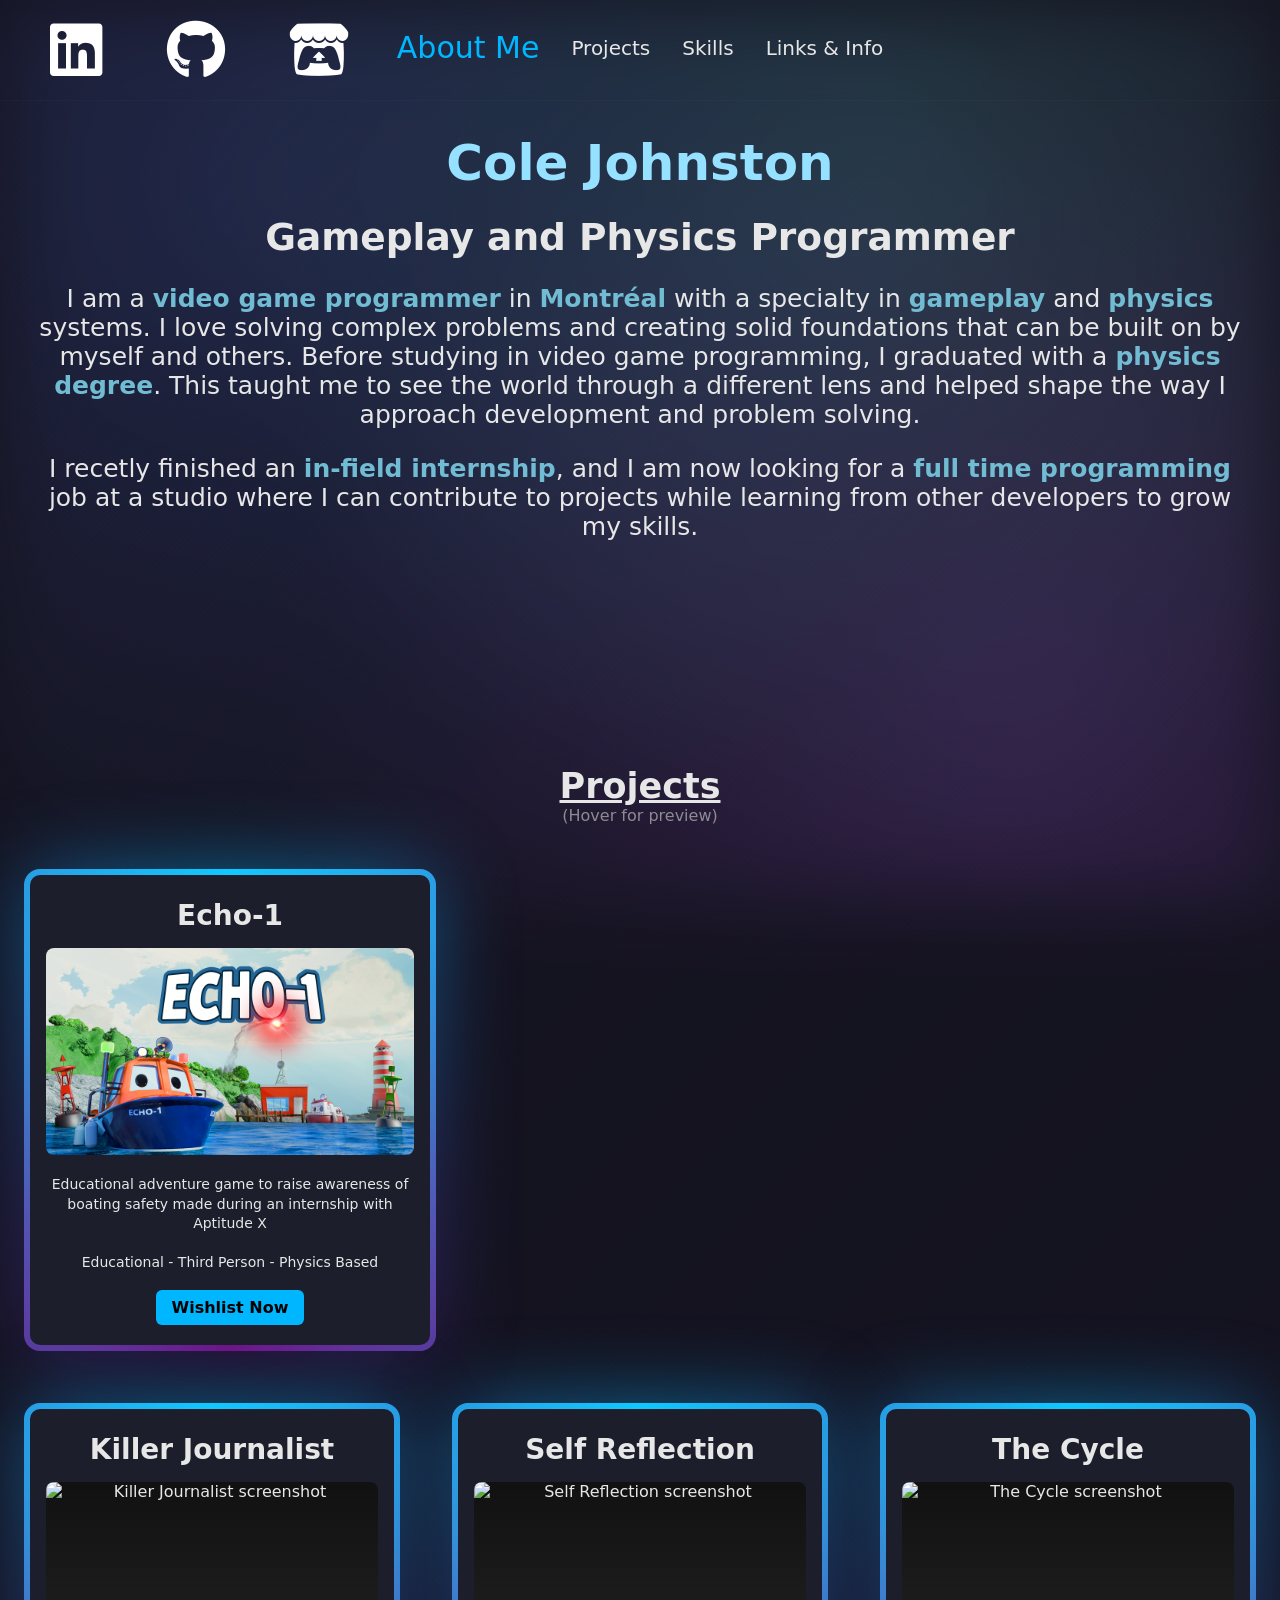
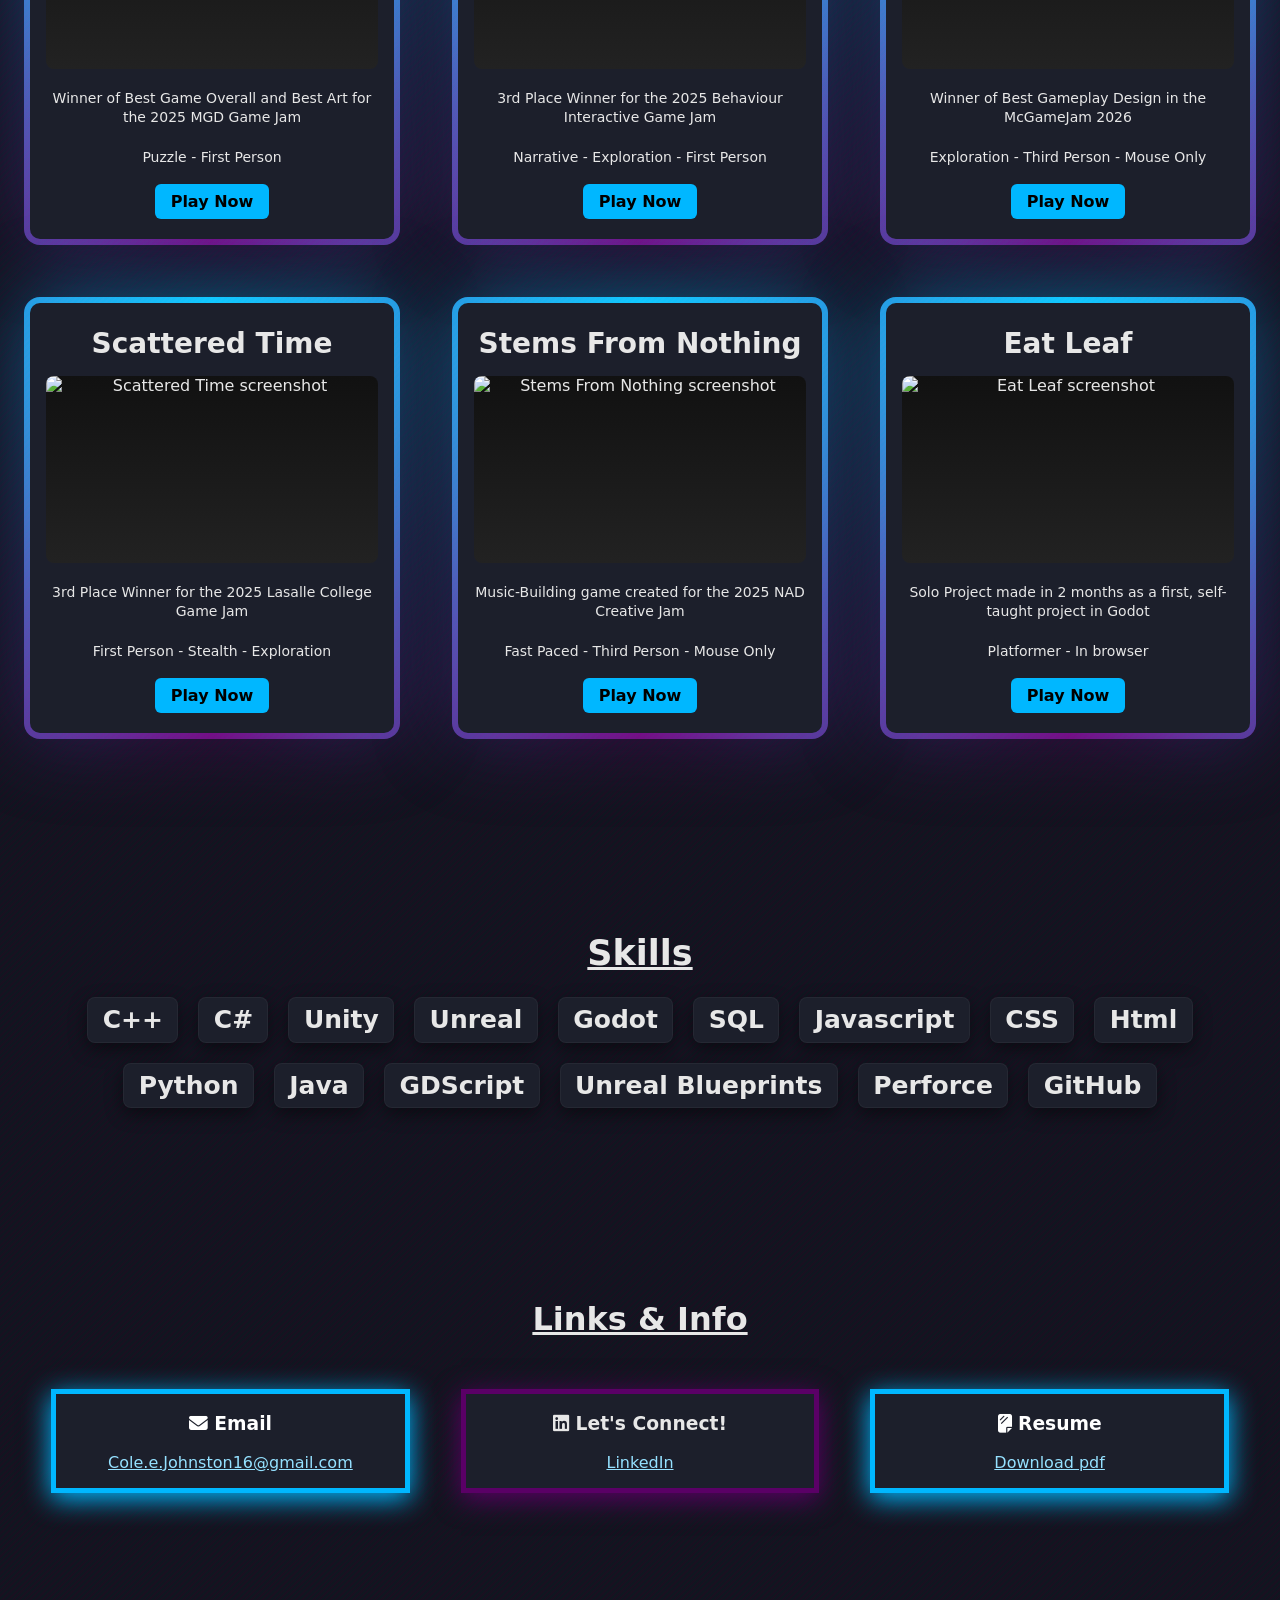
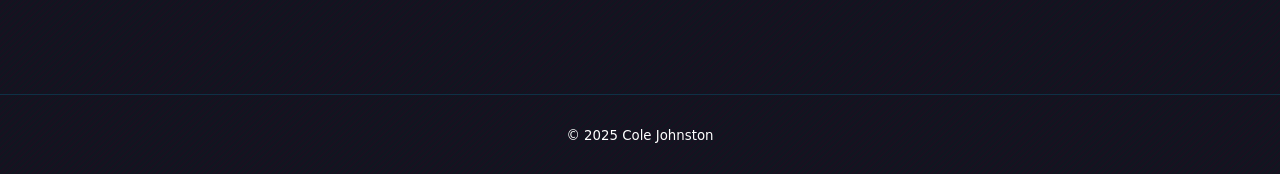
==== commit 662cfe32: "Added Echo-1 page and videos" ====
--- a/index.html
+++ b/index.html
@@ -54,8 +54,7 @@
             way I approach development and problem solving.
          </p>
          <p>
-            I am looking for an <strong>internship</strong> for the
-            <strong>Summer</strong> of <strong>2026</strong> at a studio where I can
+            I recetly finished an <strong>in-field internship</strong>, and I am now looking for a <strong>full time programming</strong> job at a studio where I can
             contribute to projects while learning from other developers to grow my
             skills.
          </p>
@@ -65,8 +64,30 @@
    <p style="text-align: center; margin-top:-30px; margin-bottom: 50px; color: rgba(187, 187, 187, 0.699)">(Hover for
       preview)</p>
    <div class="projects-grid">
+      <div class="Echo">
+         <div class="scale">
+            <article class="card">
+               <a class="card-link" href="AddedPages/Echo1.html" aria-label="Echo-1 on Steam">
+                  <h2>Echo-1</h2>
+                  <div class="hover" tabindex="0">
+                     <img src="Echo1Videos/Splash.png"
+                        alt="Echo-1 Preview" />
+                     <video src="GameTrailers/Echo1.mp4" preload="metadata" muted
+                        loop playsinline></video>
+                  </div>
+                  <p>
+                     Educational adventure game to raise awareness of boating safety made during an internship with Aptitude X
+                     <br />
+                     <br />
+                     Educational - Third Person - Physics Based
+                  </p>
+                  <a class="cta" href="https://store.steampowered.com/app/4191420/Echo1/" target="_blank">Wishlist Now</a>
+               </a>
+            </article>
+         </div>
+      </div>
       <div class="topRow">
-         <!-- Card 1 -->
+         <!-- Killer Journalist -->
          <div class="scale">
             <article class="card">
                <a class="card-link" href="AddedPages/KillerJournalist.html" aria-label="Killer Journalist on itch.io">
@@ -88,7 +109,7 @@
                </a>
             </article>
          </div>
-         <!-- Card 2 -->
+         <!-- Self Reflection -->
          <div class="scale">
             <article class="card">
                <a class="card-link" href="AddedPages/SelfReflection.html" aria-label="Self Reflection on itch.io">
@@ -108,7 +129,7 @@
                </a>
             </article>
          </div>
-         <!-- Card 3 -->
+         <!-- The Cycle -->
          <div class="scale">
             <article class="card">
                <a class="card-link" href="AddedPages/TheCycle.html" aria-label="The Cycle on itch.io">
@@ -116,7 +137,7 @@
                   <div class="hover" tabindex="0">
                      <img src="https://img.itch.zone/aW1nLzI1MzMzMTk4LnBuZw==/315x250%23c/FTV3uZ.png"
                         alt="The Cycle screenshot" style="object-position: center 30%;"/>
-                     <video src="GameTrailers/ScatteredTime.mp4" preload="metadata" muted loop playsinline></video>
+                     <video src="GameTrailers/TheCycle_OfficialTrailer.mp4" preload="metadata" muted loop playsinline></video>
                   </div>
                   <p>
                      Winner of Best Gameplay Design in the McGameJam 2026
@@ -124,13 +145,13 @@
                      <br />
                      Exploration - Third Person - Mouse Only
                   </p>
-                  <a class="cta" href="https://oneafter68.itch.io/scattered-time" target="_blank">Play Now</a>
+                  <a class="cta" href="https://time-moth.itch.io/the-cycle" target="_blank">Play Now</a>
                </a>
             </article>
          </div>
       </div>
       <div class="bottomRow">
-         <!-- Card 4 -->
+         <!-- Scattered Time -->
          <div class="scale">
             <article class="card">
                <a class="card-link" href="AddedPages/ScatteredTime.html" aria-label="Scattered Time on itch.io">
@@ -150,7 +171,7 @@
                </a>
             </article>
          </div>
-         <!-- Card 5 -->
+         <!-- Stems From Nothing -->
          <div class="scale">
             <article class="card">
                <a class="card-link" href="AddedPages/StemsFromNothing.html" aria-label="Stems From Nothing on itch.io">
@@ -170,7 +191,7 @@
                </a>
             </article>
          </div>
-         <!-- Card 6 -->
+         <!-- Eat Leaf -->
          <div class="scale">
             <article class="card">
                <a class="card-link" href="AddedPages/EatLeaf.html" aria-label="Eat Leaf on itch.io">
--- a/cssFiles/Style.css
+++ b/cssFiles/Style.css
@@ -230,6 +230,7 @@
     justify-content: center;
     justify-items: center;
     align-items: stretch;
+    margin-top: 5vw;
 }
 
 /* size of each project card */
@@ -311,6 +312,22 @@
     animation: spin 2s linear infinite;
 }
 
+.card::before,
+.card::after {
+    content: "";
+    position: absolute;
+    inset: -6px;
+    border-radius: calc(var(--card-radius) + 6px);
+    z-index: -1;
+    background-image: conic-gradient(from var(--angle),
+            var(--accent1),
+            var(--accent2),
+            var(--accent1));
+    padding: 3px;
+    transform: translateZ(0);
+    animation: spin 2s linear infinite;
+}
+
 /* card animation effect */
 .card::before {
     filter: blur(40px);
@@ -583,4 +600,4 @@
         gap: 5vw;
         position: static;
     }
-}+}
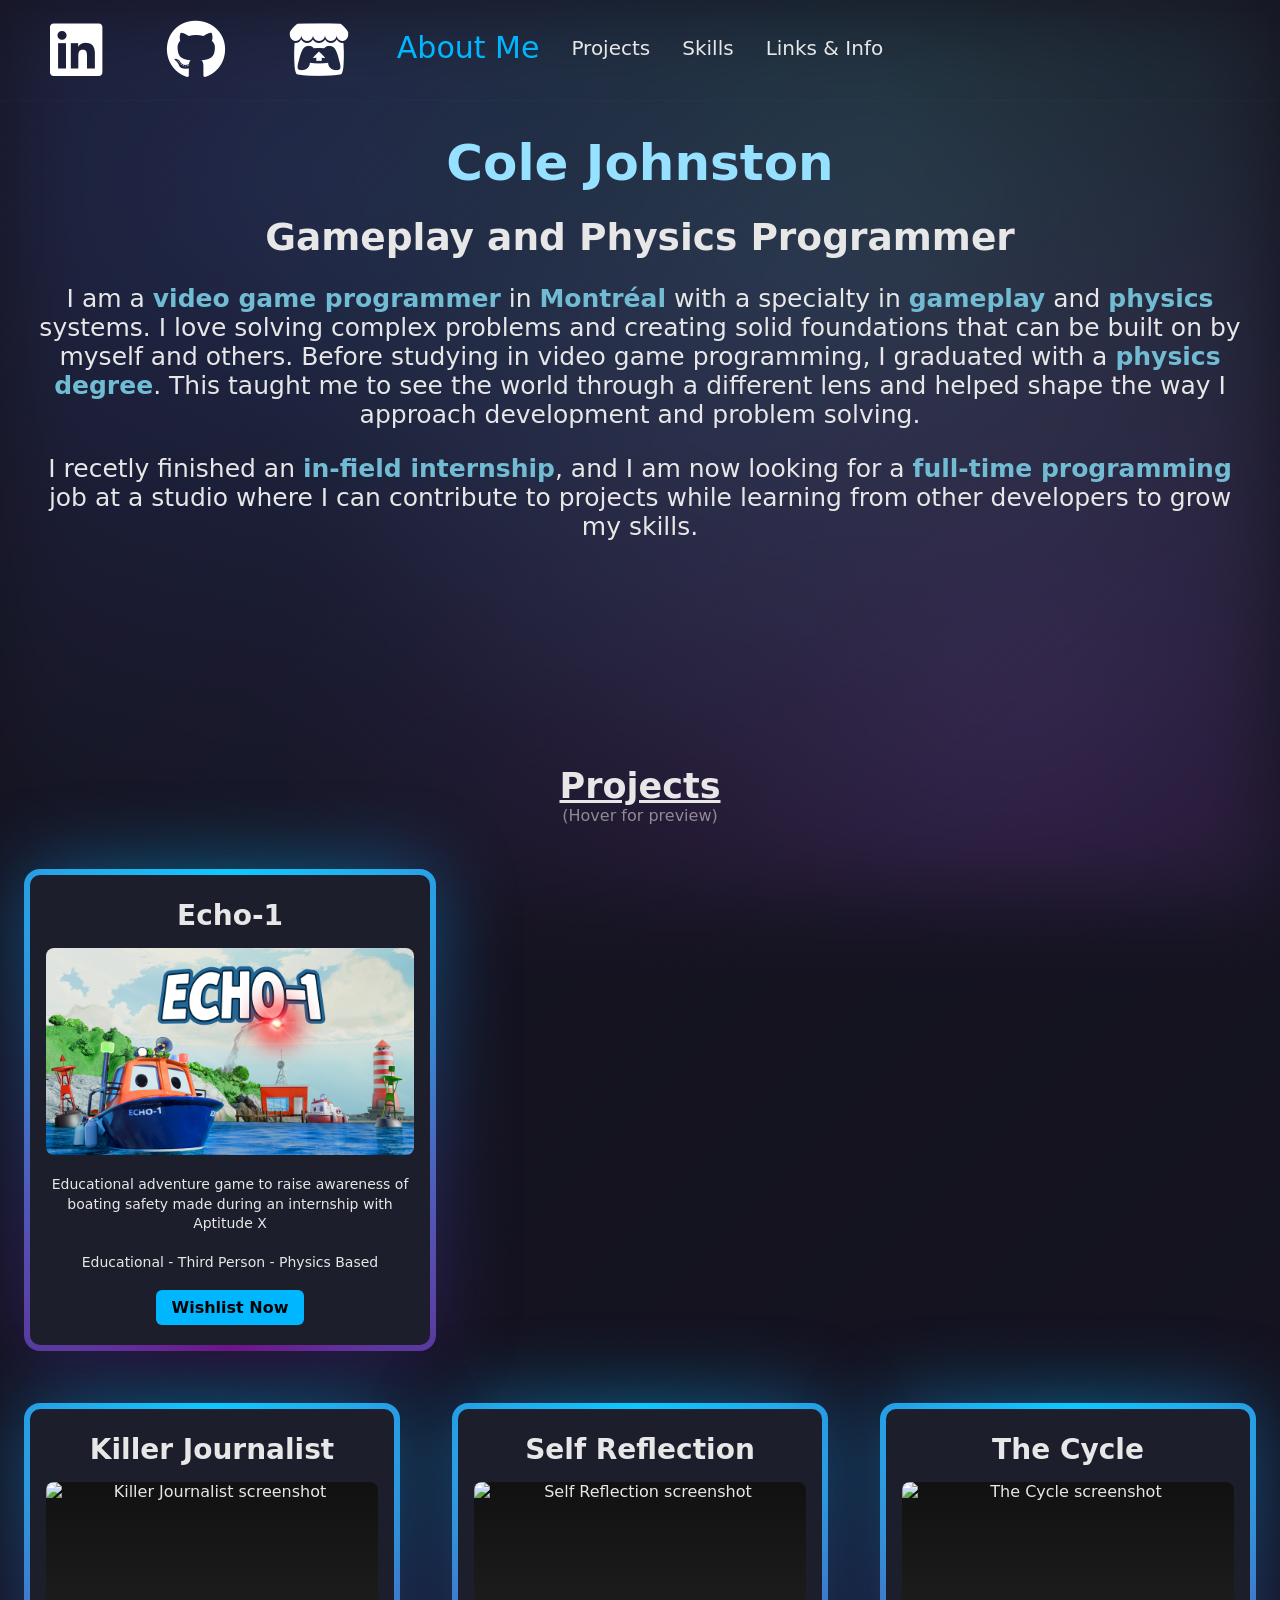
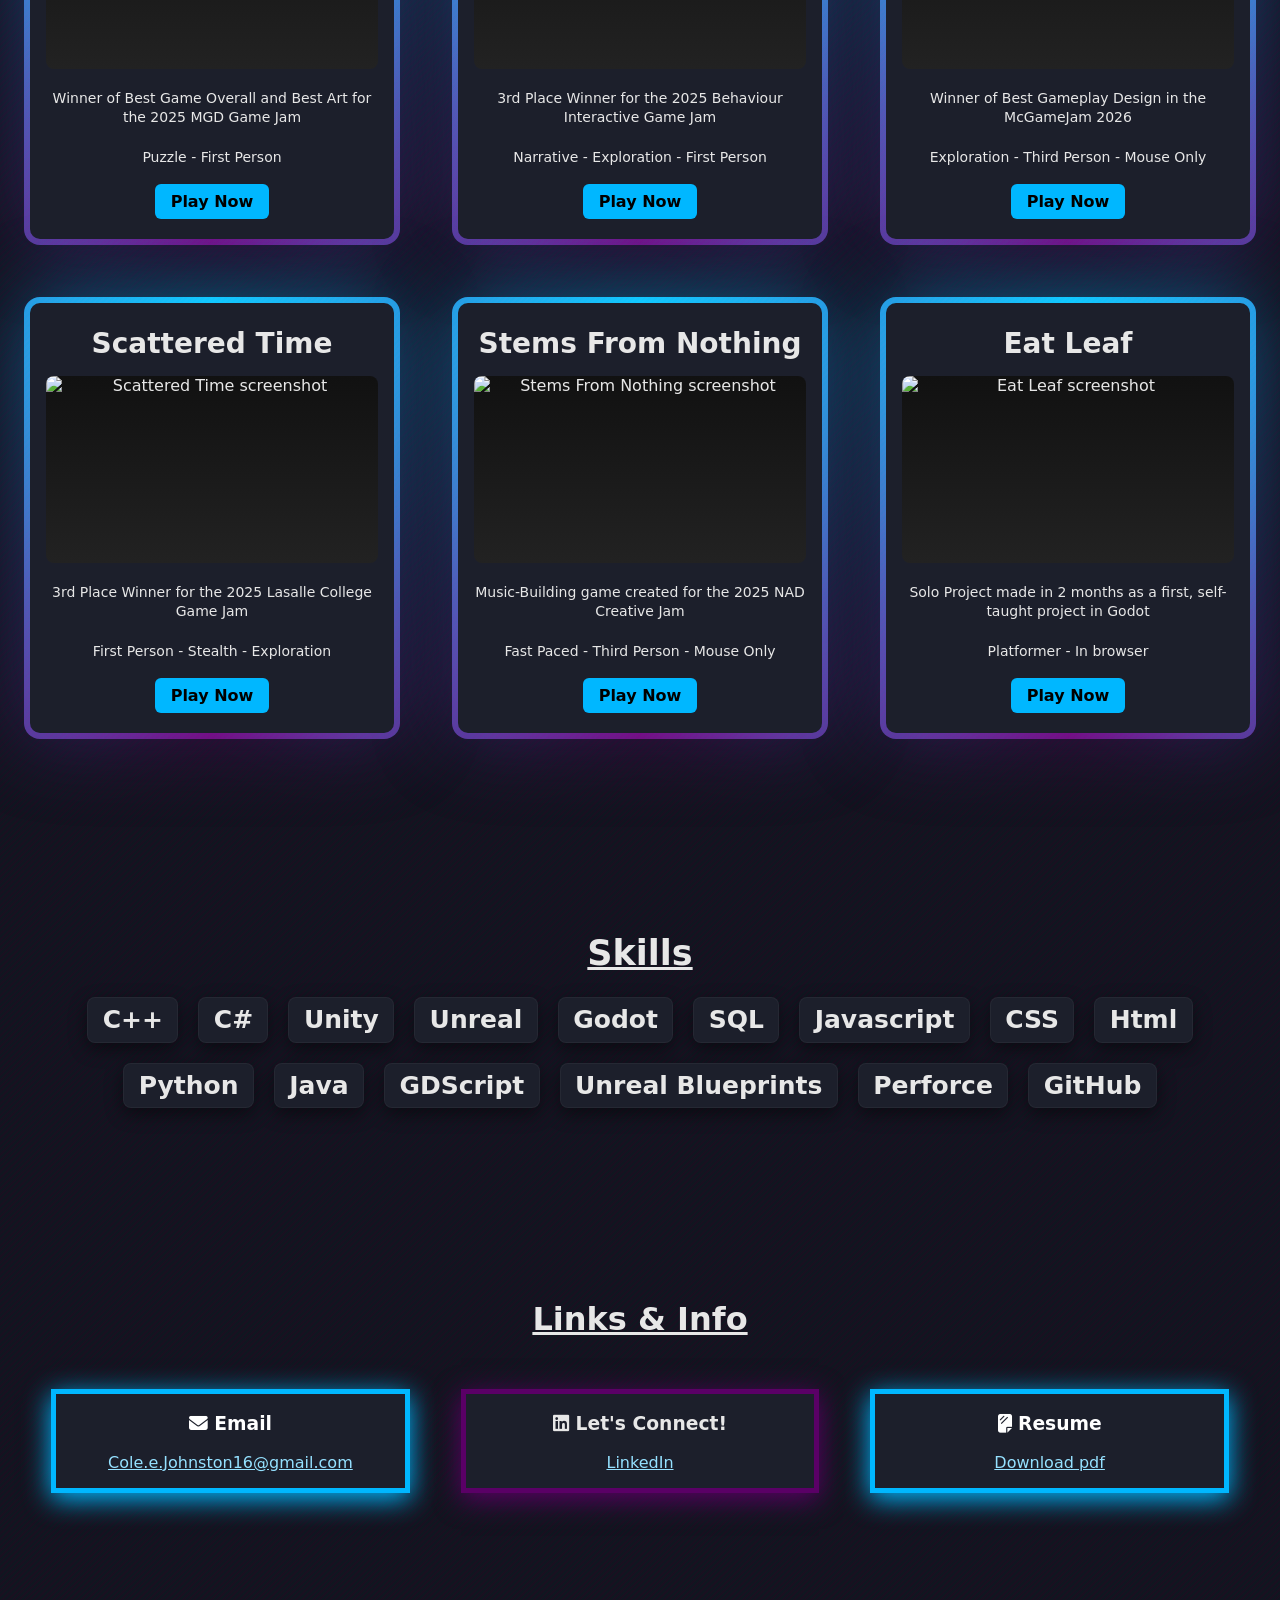
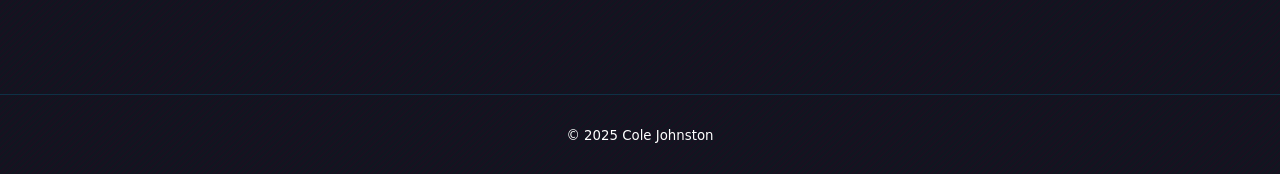
==== commit 7cba4131: "fix player immersion video, fix spelling mistakes, add new video for respawning player" ====
--- a/index.html
+++ b/index.html
@@ -54,7 +54,7 @@
             way I approach development and problem solving.
          </p>
          <p>
-            I recetly finished an <strong>in-field internship</strong>, and I am now looking for a <strong>full time programming</strong> job at a studio where I can
+            I recetly finished an <strong>in-field internship</strong>, and I am now looking for a <strong>full-time programming</strong> job at a studio where I can
             contribute to projects while learning from other developers to grow my
             skills.
          </p>
